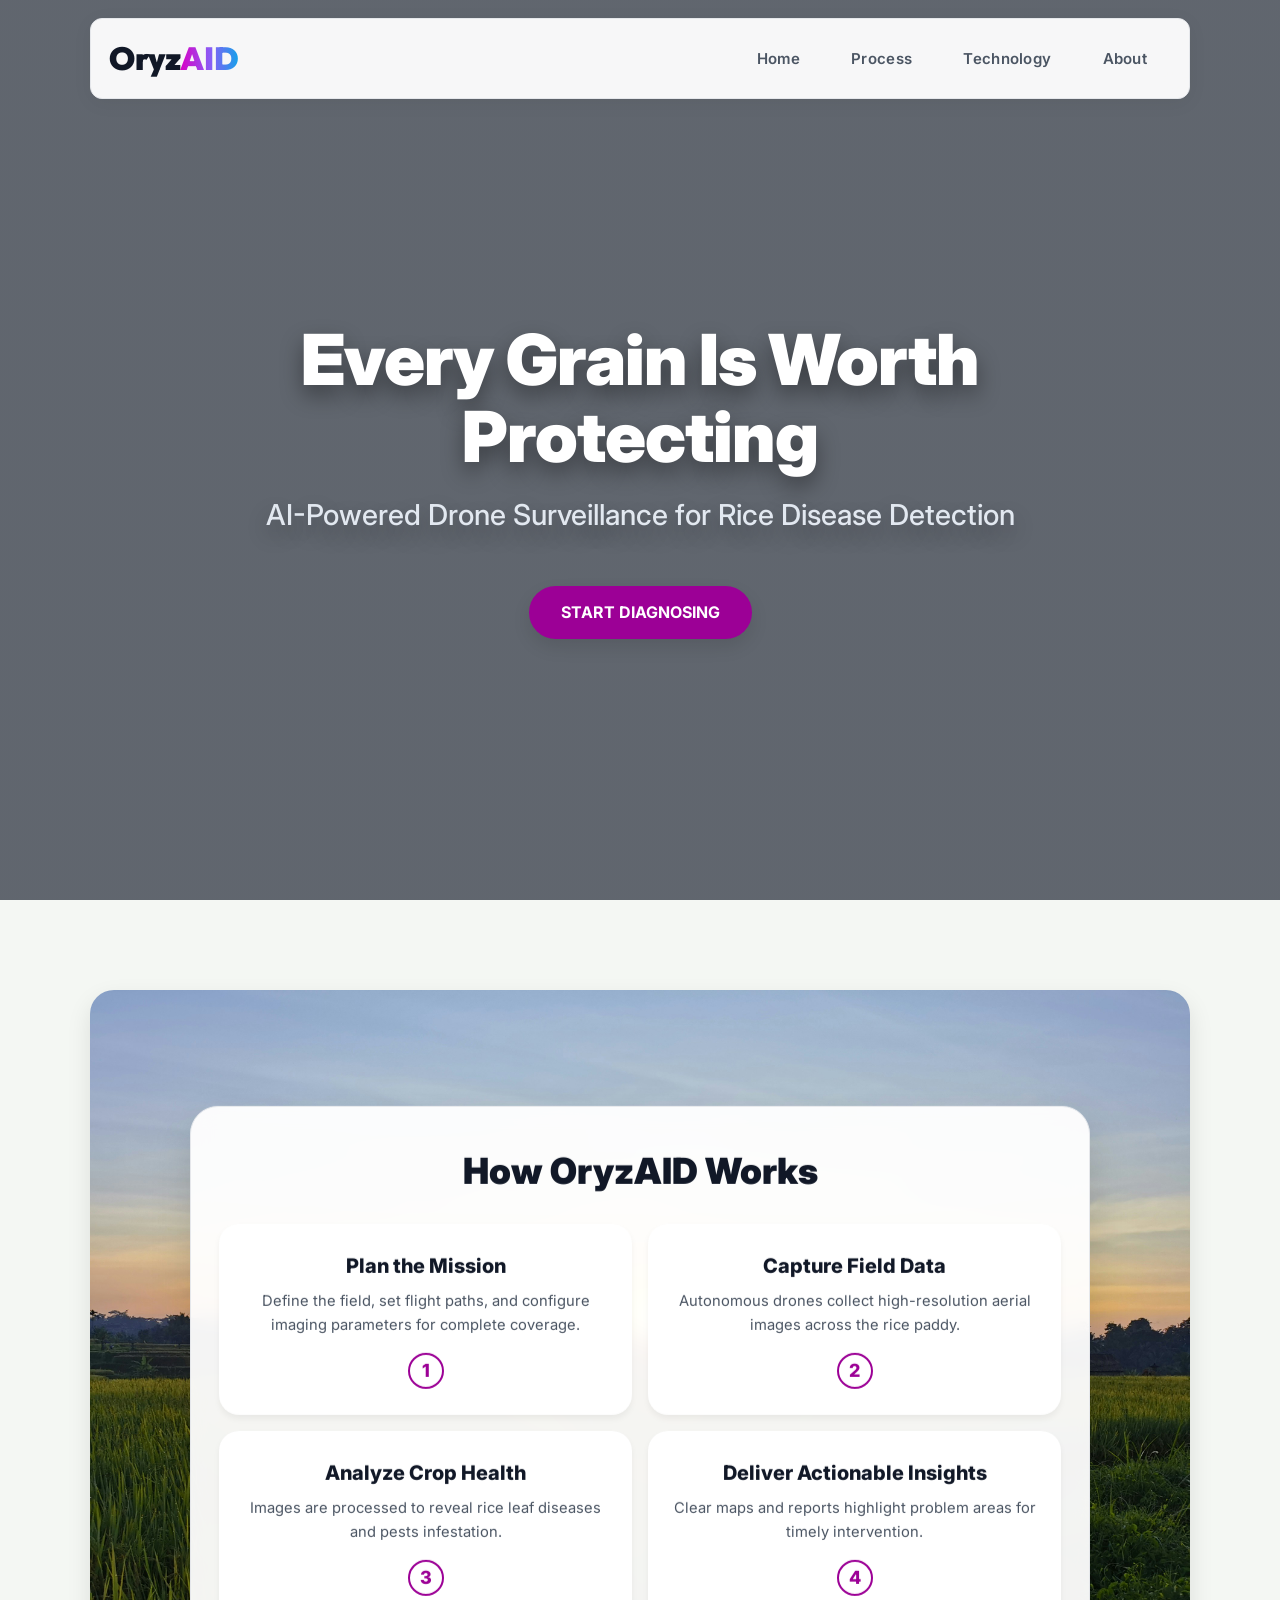
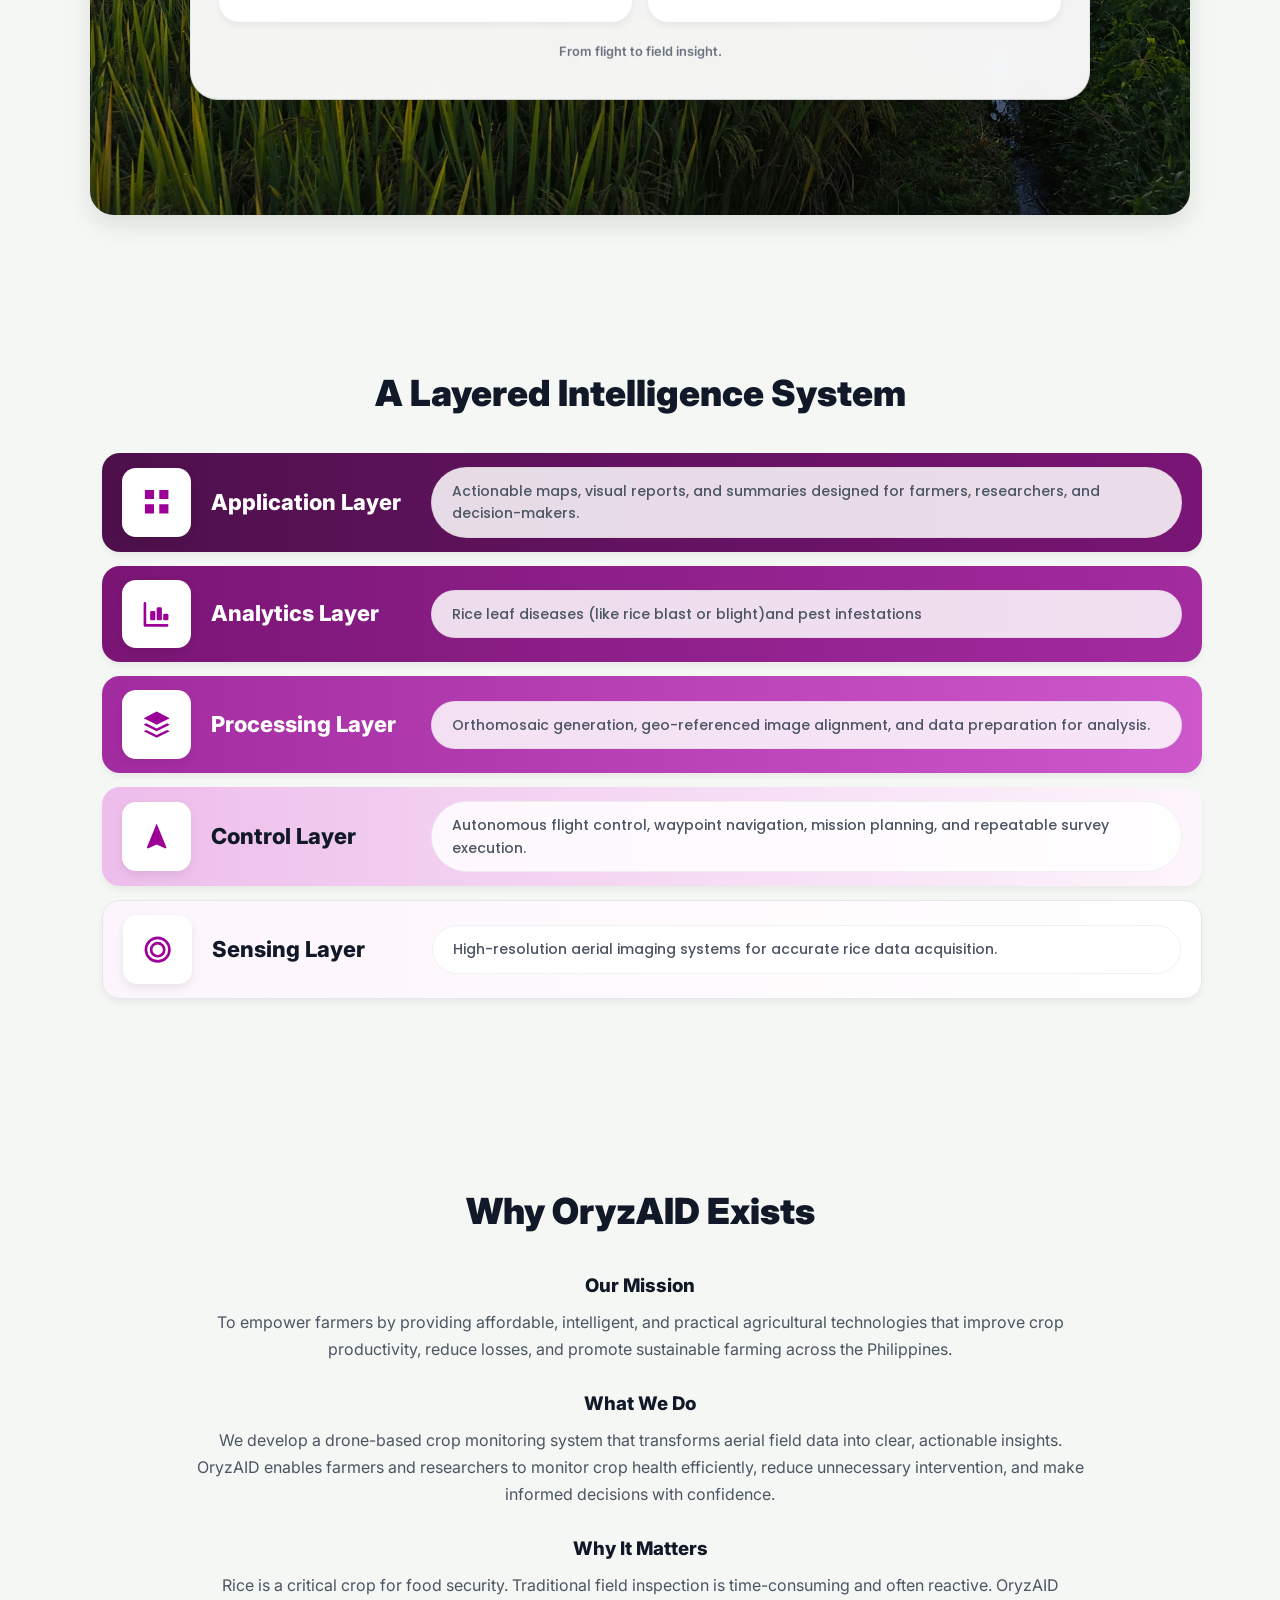
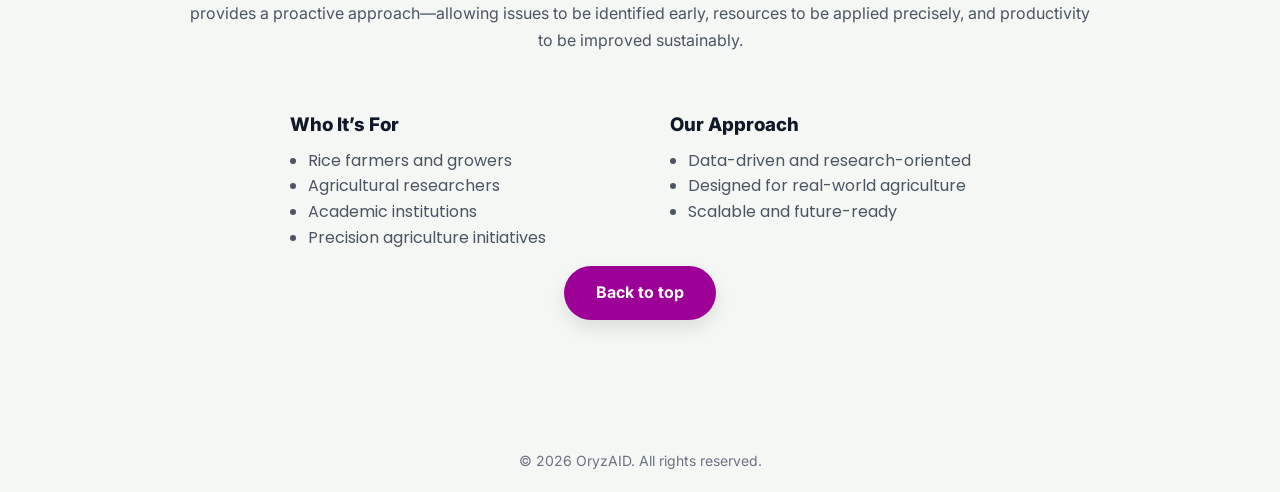
==== index.html @ 5eb31b8b "First frontend commit" ====
<!DOCTYPE html>
<html lang="en">

<head>
    <meta charset="UTF-8" />
    <meta name="viewport" content="width=device-width, initial-scale=1.0" />
    
    <!-- Blank favicon to overwrite the old cached logo -->
    <link rel="icon" href="data:image/svg+xml,<svg xmlns=%22http://www.w3.org/2000/svg%22/>">
    
    <title>OryzAID | AI Drone Surveillance for Rice Disease Detection</title>
    <meta name="description"
        content="OryzAID is an AI-powered drone surveillance system for rice crop health monitoring and disease detection with actionable maps and insights." />
    <meta name="theme-color" content="#9c0096" />

    <!-- Fonts -->
    <link rel="preconnect" href="https://fonts.googleapis.com">
    <link rel="preconnect" href="https://fonts.gstatic.com" crossorigin>
    <link href="https://fonts.googleapis.com/css2?family=Nunito:ital,wght@0,200..1000;1,200..1000&display=swap" rel="stylesheet">
    <link href="https://fonts.googleapis.com/css2?family=Poppins:ital,wght@0,100;0,200;0,300;0,400;0,500;0,600;0,700;0,800;0,900;1,100;1,200;1,300;1,400;1,500;1,600;1,700;1,800;1,900&display=swap" rel="stylesheet">
    
    <!-- Updated to Outfit (For the bold logo) and Inter (For UI) -->
    <link href="https://fonts.googleapis.com/css2?family=Outfit:wght@700;800;900&family=Inter:wght@400;500;600;700;800;900&display=swap" rel="stylesheet">

    <!-- CSS (modular) -->
    <link rel="stylesheet" href="css/base.css" />
    <link rel="stylesheet" href="css/header.css" />
    <link rel="stylesheet" href="css/index.css" />
</head>

<body id="top">

    <!-- NAV -->
    <nav id="navbar" aria-label="Primary navigation">
        <div class="nav-inner">
            <a class="logo" href="#home" aria-label="Go to home section">
                <span class="logo-text">Oryz<span class="aid-gradient">AID</span></span>
            </a>

            <button class="nav-toggle" type="button" aria-label="Open menu" aria-controls="nav-links"
                aria-expanded="false">
                ☰
            </button>

            <ul id="nav-links">
                <li><a href="#home" class="nav-link active">Home</a></li>
                <li><a href="#process" class="nav-link">Process</a></li>
                <li><a href="#technology" class="nav-link">Technology</a></li>
                <li><a href="#about" class="nav-link">About</a></li>
            </ul>
        </div>
    </nav>

    <!-- HERO -->
    <header class="hero" id="home">
        <div class="hero-inner">
            <h1>Every Grain Is Worth Protecting</h1>
            <h2>AI-Powered Drone Surveillance for Rice Disease Detection</h2>
            <a href="missions.html" class="btn" aria-label="Open diagnosing dashboard">
                START DIAGNOSING
            </a>
        </div>
    </header>

    <!-- PROCESS -->
    <section id="process" class="process-section">
        <img src="assets/images/field.jpg" alt="Drone surveying a rice field" loading="lazy">

        <div class="process-wrapper">
            <h2>How OryzAID Works</h2>

            <div class="process-grid">
                <article class="process-card" id="plan">
                    <h3>Plan the Mission</h3>
                    <p>Define the field, set flight paths, and configure imaging parameters for complete coverage.</p>
                    <span class="step" aria-hidden="true">1</span>
                </article>

                <article class="process-card" id="cap">
                    <h3>Capture Field Data</h3>
                    <p>Autonomous drones collect high-resolution aerial images across the rice paddy.</p>
                    <span class="step" aria-hidden="true">2</span>
                </article>

                <article class="process-card" id="ana">
                    <h3>Analyze Crop Health</h3>
                    <p>Images are processed to reveal rice leaf diseases and pests infestation.</p>
                    <span class="step" aria-hidden="true">3</span>
                </article>

                <article class="process-card" id="del">
                    <h3 id="las">Deliver Actionable Insights</h3>
                    <p>Clear maps and reports highlight problem areas for timely intervention.</p>
                    <span class="step" aria-hidden="true">4</span>
                </article>
            </div>

            <p class="process-footer">From flight to field insight.</p>
        </div>
    </section>

    <!-- TECHNOLOGY -->
    <section class="technology" id="technology">
        <h2>A Layered Intelligence System</h2>

        <div class="layers">
            <div class="layer dark">
                <div class="icon-outer" aria-hidden="true">
                    <div class="icon-inner">
                        <svg viewBox="0 0 24 24" xmlns="http://www.w3.org/2000/svg"><path d="M3 3h7v7H3V3zm11 0h7v7h-7V3zm-11 11h7v7H3v-7zm11 0h7v7h-7v-7z"/></svg>
                    </div>
                </div>
                <div class="layer-title">Application Layer</div>
                <div class="content">
                    <p>Actionable maps, visual reports, and summaries designed for farmers, researchers, and
                        decision-makers.</p>
                </div>
            </div>

            <div class="layer mid">
                <div class="icon-outer" aria-hidden="true">
                    <div class="icon-inner">
                        <svg viewBox="0 0 24 24" xmlns="http://www.w3.org/2000/svg"><path d="M4 22h16a1 1 0 000-2H4V4a1 1 0 00-2 0v17a1 1 0 001 1zm4-5h2a1 1 0 001-1v-5a1 1 0 00-1-1H8a1 1 0 00-1 1v5a1 1 0 001 1zm5 0h2a1 1 0 001-1v-8a1 1 0 00-1-1h-2a1 1 0 00-1 1v8a1 1 0 001 1zm5 0h2a1 1 0 001-1v-3a1 1 0 00-1-1h-2a1 1 0 00-1 1v3a1 1 0 001 1z"/></svg>
                    </div>
                </div>
                <div class="layer-title">Analytics Layer</div>
                <div class="content">
                    <p>Rice leaf diseases (like rice blast or blight)and pest infestations</p>
                </div>
            </div>

            <div class="layer light">
                <div class="icon-outer" aria-hidden="true">
                    <div class="icon-inner">
                        <svg viewBox="0 0 24 24" xmlns="http://www.w3.org/2000/svg"><path d="M12 2l10 5-10 5L2 7l10-5zm0 13l-8-4-2 1 10 5 10-5-2-1-8 4zm0 5l-8-4-2 1 10 5 10-5-2-1-8 4z"/></svg>
                    </div>
                </div>
                <div class="layer-title">Processing Layer</div>
                <div class="content">
                    <p>Orthomosaic generation, geo-referenced image alignment, and data preparation for analysis.</p>
                </div>
            </div>

            <div class="layer very-light">
                <div class="icon-outer" aria-hidden="true">
                    <div class="icon-inner">
                        <svg viewBox="0 0 24 24" xmlns="http://www.w3.org/2000/svg"><path d="M12 2L4.5 20.29l.71.71L12 18l6.79 3 .71-.71L12 2z"/></svg>
                    </div>
                </div>
                <div class="layer-title">Control Layer</div>
                <div class="content">
                    <p>Autonomous flight control, waypoint navigation, mission planning, and repeatable survey
                        execution.</p>
                </div>
            </div>

            <div class="layer faint">
                <div class="icon-outer" aria-hidden="true">
                    <div class="icon-inner">
                        <svg viewBox="0 0 24 24" xmlns="http://www.w3.org/2000/svg"><path d="M12 2a10 10 0 1010 10A10 10 0 0012 2zm0 18a8 8 0 118-8 8 8 0 01-8 8zm0-14a6 6 0 106 6 6 6 0 00-6-6zm0 10a4 4 0 114-4 4 4 0 01-4 4z"/></svg>
                    </div>
                </div>
                <div class="layer-title">Sensing Layer</div>
                <div class="content">
                    <p>High-resolution aerial imaging systems for accurate rice data acquisition.</p>
                </div>
            </div>
        </div>
    </section>

    <!-- ABOUT -->
    <section id="about">
        <div class="about">
            <h2>Why OryzAID Exists</h2>

            <h3>Our Mission</h3>
            <p>
                To empower farmers by providing affordable, intelligent, and practical agricultural technologies that
                improve crop productivity, reduce losses, and promote sustainable farming across the Philippines.
            </p>

            <h3>What We Do</h3>
            <p>
                We develop a drone-based crop monitoring system that transforms aerial field data into clear, actionable
                insights.
                OryzAID enables farmers and researchers to monitor crop health efficiently, reduce unnecessary
                intervention,
                and make informed decisions with confidence.
            </p>

            <h3>Why It Matters</h3>
            <p>
                Rice is a critical crop for food security. Traditional field inspection is time-consuming and often
                reactive.
                OryzAID provides a proactive approach—allowing issues to be identified early, resources to be applied
                precisely,
                and productivity to be improved sustainably.
            </p>

            <div class="split">
                <div>
                    <h3>Who It’s For</h3>
                    <ul>
                        <li>Rice farmers and growers</li>
                        <li>Agricultural researchers</li>
                        <li>Academic institutions</li>
                        <li>Precision agriculture initiatives</li>
                    </ul>
                </div>

                <div>
                    <h3>Our Approach</h3>
                    <ul>
                        <li>Data-driven and research-oriented</li>
                        <li>Designed for real-world agriculture</li>
                        <li>Scalable and future-ready</li>
                    </ul>
                </div>
            </div>

            <a class="btn secondary" href="#top" aria-label="Back to top">Back to top</a>
        </div>
    </section>

    <!-- FOOTER -->
    <footer class="footer">
        <div class="footer-bottom">
            © 2026 OryzAID. All rights reserved.
        </div>
    </footer>

    <!-- ONE ENTRY SCRIPT -->
    <script type="module" src="js/index/index.js"></script>
</body>

</html>
---- css/base.css ----
/* =========================
   BASE (Global)
========================= */

:root {
  --green: #6f8f63;
  --dark-green: #4f6f52;
  --light-green: #eef4ee;
  --yellow: #f6cf3a;

  --text-dark: #223022;
  --muted: #6b7a6b;

  --process-bg: #eaf4ee;
  --process-border: #7fbf8e;
  --card-bg: #fff7d6;
  --text-muted: #6f6f6f;

  --radius-lg: 22px;
  --radius-md: 14px;

  --shadow-sm: 0 8px 18px rgba(0,0,0,0.10);
  --shadow-md: 0 14px 28px rgba(0,0,0,0.14);

  --border: 1px solid rgba(0,0,0,0.06);
}

html { scroll-behavior: smooth; }

* {
  margin: 0;
  padding: 0;
  box-sizing: border-box;
  font-family: "Poppins", "Nunito", system-ui, -apple-system, Segoe UI, Roboto, Arial, sans-serif;
}

body {
  color: var(--text-dark);
  background: #f4f7f3;
  line-height: 1.6;

  /* Put bg image on body instead of html */
  background-image: url("images/bgfooter.png");
  background-repeat: no-repeat;
  background-position: bottom center;
  background-size: cover;

  /* Fix pack: prevent horizontal scroll */
  overflow-x: hidden;
}

/* Shared section spacing */
section {
  padding: 80px 8%;
  scroll-margin-top: 140px;
}

h2 {
  font-size: clamp(1.8rem, 2.4vw, 2.6rem);
  margin-bottom: 30px;
  text-align: center;
}

/* Shared buttons */
.btn {
  font-family: "Fredoka", sans-serif;
  background: var(--yellow);
  color: #000;
  padding: 14px 26px;
  border-radius: 12px;
  text-decoration: none;
  font-weight: 900;
  display: inline-block;
  margin-top: 18px;

  box-shadow: var(--shadow-sm);
  transition: transform 0.15s ease, opacity 0.15s ease;
}

.btn:hover {
  opacity: 0.95;
  transform: translateY(-1px);
}

.btn:active {
  transform: translateY(0px) scale(0.99);
}
---- css/header.css ----
/* =========================
   NAVBAR (Shared)
========================= */

#navbar {
  position: fixed;
  top: 50px;
  left: 50%;
  transform: translateX(-50%);
  z-index: 1000;
  transition: top 0.25s ease;
}

/* Fix pack: keep centered + responsive width */
#navbar {
  top: 18px;
}

.nav-inner {
  background: rgba(107, 143, 104, 0.92);
  backdrop-filter: blur(10px);
  padding: 14px 18px;
  border-radius: 12px;

  /* original + fix pack combined */
  width: min(1100px, calc(100vw - 24px));
  max-width: none;
  margin: 0 auto;

  display: flex;
  justify-content: space-between;
  align-items: center;

  box-shadow: var(--shadow-md);
  border: var(--border);
}

.logo {
  display: flex;
  align-items: center;
  gap: 10px;
  color: #fdd22b;
  font-size: clamp(17px, 1.75vw, 29px);
  text-decoration: none;
}

.logo span {
  font-family: "Nunito", sans-serif;
  font-weight: 800;
  letter-spacing: 0.2px;
}

.logo img {
  height: 42px;
  width: auto;
  object-fit: contain;
}

#logo {
  height: 7.5vh;
  width: auto;
}

/* LINKS */
.nav-inner ul {
  list-style: none;
  display: flex;
  gap: clamp(18px, 4vw, 52px);
  padding-right: 24px;
  align-items: center;
}

.nav-link {
  color: white;
  font-size: clamp(18px, 1.3vw, 24px);
  text-decoration: none;
  font-weight: 600;
  position: relative;
  padding: 6px 0;
  transition: opacity 0.15s ease;
}

.nav-link:hover { opacity: 0.9; }

/* ACTIVE UNDERLINE */
.nav-link.active::after {
  content: "";
  position: absolute;
  left: 0;
  bottom: -2px;
  width: 100%;
  height: 2px;
  background: white;
  opacity: 0.9;
}

#navbar.stuck { top: 14px; }

/* Menu button */
.nav-toggle {
  display: none;
  border: none;
  background: transparent;
  color: white;
  font-size: 28px;
  cursor: pointer;
}

/* =========================
   MOBILE NAV
========================= */
@media (max-width: 600px) {

  #navbar {
    top: 0;
    left: 0;
    transform: none;
    width: 100%;
  }

  .nav-inner {
    border-radius: 0;
    width: 100%;
    max-width: 100%;
    padding: 12px 14px;
    box-shadow: none;
    backdrop-filter: blur(12px);
  }

  /* hide links by default */
  .nav-inner ul { display: none; }

  .logo { gap: 10px; font-size: 24px; }

  /* show menu button on mobile */
  .nav-toggle { display: block; }

  /* show links when toggled */
  #nav-links.open {
    display: flex;
    flex-direction: column;
    gap: 12px;
    padding: 12px 0;
  }
}
---- css/index.css ----
/* =========================
   ORYZAID BRANDING & OVERRIDES
========================= */

/* Override the old green navbar */
.nav-inner {
  background: rgba(255, 255, 255, 0.95) !important;
  backdrop-filter: blur(10px) !important;
  border: 1px solid #e5e7eb !important;
  box-shadow: 0 4px 20px rgba(0, 0, 0, 0.05) !important;
}

.nav-link {
  color: #4b5563 !important;
  font-family: "Inter", sans-serif !important;
  font-weight: 600 !important;
  font-size: 15px !important;
  letter-spacing: 0.3px;
}

.nav-link:hover, .nav-link.active {
  color: #9c0096 !important;
}

.nav-toggle {
  color: #111827 !important;
}

.logo {
  text-decoration: none !important;
  display: flex;
  align-items: center;
}

/* Forcefully applying Outfit font to BOTH parts of the logo to ensure they match perfectly.
  Added !important so base.css or other files cannot override this thick, geometric look.
*/
.logo-text,
.aid-gradient {
  font-family: "Outfit", sans-serif !important;
  font-weight: 900 !important;
}

.logo-text {
  font-size: clamp(26px, 2.5vw, 32px) !important;
  color: #111827 !important; 
  letter-spacing: -0.5px !important;
}

.aid-gradient {
  /* Exactly matched to your vibrant Magenta -> Purple -> Light Blue/Cyan screenshot */
  background: linear-gradient(to right, #d900c5 0%, #8b5cf6 50%, #0ea5e9 100%) !important;
  -webkit-background-clip: text !important;
  -webkit-text-fill-color: transparent !important;
  background-clip: text !important;
  /* Ensures the gradient text renders just as thick as the solid text */
  -webkit-font-smoothing: antialiased !important;
}

/* Update Global Buttons to Purple */
.btn {
  background-color: #9c0096 !important;
  color: #fff !important;
  border-radius: 50px;
  padding: 14px 32px;
  font-family: "Inter", "Poppins", sans-serif;
  font-weight: 700;
  text-decoration: none;
  display: inline-block;
  margin-top: 16px;
  transition: transform 0.2s ease, background-color 0.2s ease;
}

.btn:hover {
  background-color: #7a0076 !important;
  transform: translateY(-2px);
}

/* =========================
   HERO (Index only)
========================= */
.hero {
  min-height: 100vh;
  /* Dark overlay to make the white text pop */
  background: linear-gradient(rgba(17, 24, 39, 0.65), rgba(17, 24, 39, 0.65)), url("../assets/images/hero.jpg") center/cover no-repeat;
  display: flex;
  align-items: center;
  justify-content: center;
  text-align: center;
  padding-top: 120px;
  padding-bottom: 60px;
  color: #fff;
}

.hero-inner {
  width: min(980px, 92vw);
  margin: 0 auto;
}

.hero h1 {
  font-family: "Inter", sans-serif;
  font-weight: 900;
  font-size: clamp(2.6rem, 5.5vw, 5.5rem);
  line-height: 1.1;
  text-shadow: 0 10px 22px rgba(0,0,0,0.4);
  letter-spacing: -1px;
}

.hero h2 {
  font-family: "Inter", sans-serif;
  font-weight: 500;
  font-size: clamp(1.1rem, 2.4vw, 1.8rem);
  margin-top: 16px;
  margin-bottom: 32px;
  color: #e2e8f0;
  text-shadow: 0 10px 22px rgba(0,0,0,0.3);
}

/* =========================
   PROCESS (Index only)
========================= */
.process-section {
  position: relative;
  display: flex;
  justify-content: center;
  align-items: center;
  padding: 90px 8%;
  margin-top: 0;
}

.process-section img {
  width: min(1100px, 92vw);
  height: auto;
  display: block;
  border-radius: 24px;
  box-shadow: 0 10px 25px rgba(0,0,0,0.1);
  transform: none;
  margin: 0 auto;
}

.process-wrapper {
  position: absolute;
  z-index: 2;
  background: rgba(255, 255, 255, 0.95);
  backdrop-filter: blur(10px);
  box-shadow: 0 20px 40px rgba(0,0,0,0.15);
  border-radius: 28px;
  padding: 36px 28px;
  border: 1px solid #e5e7eb;
  left: 50%;
  top: 50%;
  transform: translate(-50%, -50%);
  width: min(900px, 86vw);
  max-width: none;
}

.process-wrapper h2 {
  font-family: "Inter", sans-serif;
  font-weight: 900;
  font-size: clamp(24px, 3vw, 36px);
  margin-bottom: 24px;
  text-align: center;
  color: #111827;
}

.process-grid {
  display: grid;
  grid-template-columns: repeat(2, minmax(0, 1fr));
  gap: 16px;
}

.process-card {
  background-color: #ffffff;
  border: 2px solid transparent;
  border-radius: 20px;
  padding: 24px 20px;
  display: flex;
  flex-direction: column;
  justify-content: space-between;
  box-shadow: 0 4px 6px rgba(0,0,0,0.05);
  transition: transform 0.2s ease, border-color 0.2s ease, box-shadow 0.2s ease;
  width: 100%;
  min-height: 160px;
}

.process-card:hover, .process-card.active { 
  transform: translateY(-4px); 
  border-color: #9c0096;
  box-shadow: 0 10px 20px rgba(156, 0, 150, 0.1);
}

.process-card h3 {
  text-align: center;
  font-family: "Inter", sans-serif;
  font-weight: 800;
  margin-bottom: 8px;
  font-size: clamp(16px, 1.6vw, 20px);
  color: #111827;
}

.process-card p {
  text-align: center;
  font-family: "Inter", sans-serif;
  color: #4b5563;
  font-size: clamp(13px, 1.15vw, 15px);
}

/* Circular Purple Steps */
.process-card .step {
  display: flex;
  align-items: center;
  justify-content: center;
  margin: 16px auto 0;
  width: 36px;
  height: 36px;
  border-radius: 50%;
  border: 2px solid #9c0096;
  color: #9c0096;
  font-family: "Inter", sans-serif;
  font-weight: 800;
  font-size: 18px;
  transition: background 0.2s, color 0.2s;
}

.process-card:hover .step, .process-card.active .step {
  background: #9c0096;
  color: #fff;
}

.process-footer {
  margin-top: 20px;
  font-family: "Inter", sans-serif;
  text-align: center;
  font-weight: 600;
  color: #6b7280;
  font-size: clamp(12px, 1vw, 14px);
}

/* =========================
   TECHNOLOGY (Index only)
========================= */
.technology { width: 100%; margin: auto; padding-top: 60px; }

.layers {
  margin-left: auto;
  margin-right: auto;
  width: min(1100px, 92vw);
}

.technology h2 {
  font-family: "Inter", sans-serif;
  color: #111827;
  margin-bottom: 30px;
  font-size: clamp(24px, 3vw, 36px);
  text-align: center;
  margin-left: 0;
  font-weight: 900;
}

.layer {
  display: flex;
  align-items: center;
  gap: 20px;
  padding: 14px 20px;
  border-radius: 18px;
  margin-bottom: 14px;
  box-shadow: 0 4px 6px rgba(0,0,0,0.05);
  transition: transform 0.2s ease;
}

.layer:hover { transform: translateX(8px); }

/* Fading Gradients */
.layer.dark       { background: linear-gradient(90deg, #4d104b, #7a1575); color: #ffffff; }
.layer.mid        { background: linear-gradient(90deg, #7a1575, #a32ba0); color: #ffffff; }
.layer.light      { background: linear-gradient(90deg, #a32ba0, #cd58cb); color: #ffffff; }
.layer.very-light { background: linear-gradient(90deg, #edbdeb, #fdf5fc); color: #111827; }
.layer.faint      { background: linear-gradient(90deg, #fdf5fc, #ffffff); color: #111827; border: 1px solid #e5e7eb; }

/* White box for the icons */
.icon-outer {
  background: #ffffff;
  padding: 12px;
  border-radius: 14px;
  box-shadow: 0 4px 10px rgba(0,0,0,0.08);
}

.icon-inner {
  display: flex;
  align-items: center;
  justify-content: center;
  width: clamp(40px, 3.5vw, 50px);
  height: clamp(40px, 3.5vw, 50px);
}

.icon-inner svg {
  width: 70%;
  height: 70%;
  fill: #9c0096;
}

.layer-title {
  font-family: "Inter", sans-serif;
  font-weight: 800;
  white-space: nowrap;
  width: auto;
  min-width: 200px;
  font-size: clamp(16px, 2vw, 22px);
  color: inherit;
}

/* Content pills */
.content {
  flex: 1;
  background: rgba(255, 255, 255, 0.85);
  padding: 12px 20px;
  border-radius: 100px;
  border: 1px solid rgba(0,0,0,0.05);
  height: auto;
}

.content p {
  text-align: left;
  margin: 0;
  color: #4b5563;
  font-size: clamp(13px, 1.1vw, 15px);
  font-weight: 500;
}

/* =========================
   ABOUT (Index only)
========================= */
#about{ display: flex; justify-content: center; padding: 90px 20px; }
.about{ width: min(900px, 92vw); text-align: center; }
.about h2{ margin-bottom: 30px; font-weight: 900; color: #111827; font-size: clamp(24px, 3vw, 36px); font-family: "Inter", sans-serif; }
.about h3{ margin-top: 26px; color: #111827; font-weight: 800; font-family: "Inter", sans-serif; }
.about p{ margin-top: 8px; margin-bottom: 12px; line-height: 1.7; color: #4b5563; font-family: "Inter", sans-serif; }

.split{ margin-top: 30px; display: flex; justify-content: center; gap: 60px; flex-wrap: wrap; text-align: left; }
.split div{ width: min(320px, 100%); }
.split ul{ margin-top: 8px; padding-left: 18px; color: #4b5563; font-family: "Inter", sans-serif; }

/* =========================
   FOOTER (Index only)
========================= */
.footer-container{
  width: min(1100px, 92vw); margin: 0 auto; display: flex; justify-content: space-between;
  align-items: flex-start; gap: 40px; flex-wrap: wrap;
}
.footer-brand, .footer-nav, .footer-vision{ flex: 1; min-width: 220px; }
.footer-bottom{ text-align: center; margin-top: 20px; padding: 20px 0; color: #6b7280; font-size: 14px; font-family: "Inter", sans-serif; }

/* =========================
   MOBILE (Index only)
========================= */
@media (max-width: 600px) {
  .hero { min-height: 100vh; padding-top: 110px; padding-left: 6vw; padding-right: 6vw; text-align: center; }
  .process-section { padding: 60px 6vw; }
  .process-section img { width: 100%; border-radius: 18px; }
  .process-wrapper { position: static; transform: none; width: 100%; margin-top: 16px; padding: 24px 16px; border-radius: 18px; }
  .process-grid { grid-template-columns: 1fr; }
  .layer { flex-direction: column; align-items: flex-start; gap: 12px; padding: 24px 20px; }
  .layer-title { min-width: 0; width: 100%; }
  .content { width: 100%; border-radius: 16px; }
}
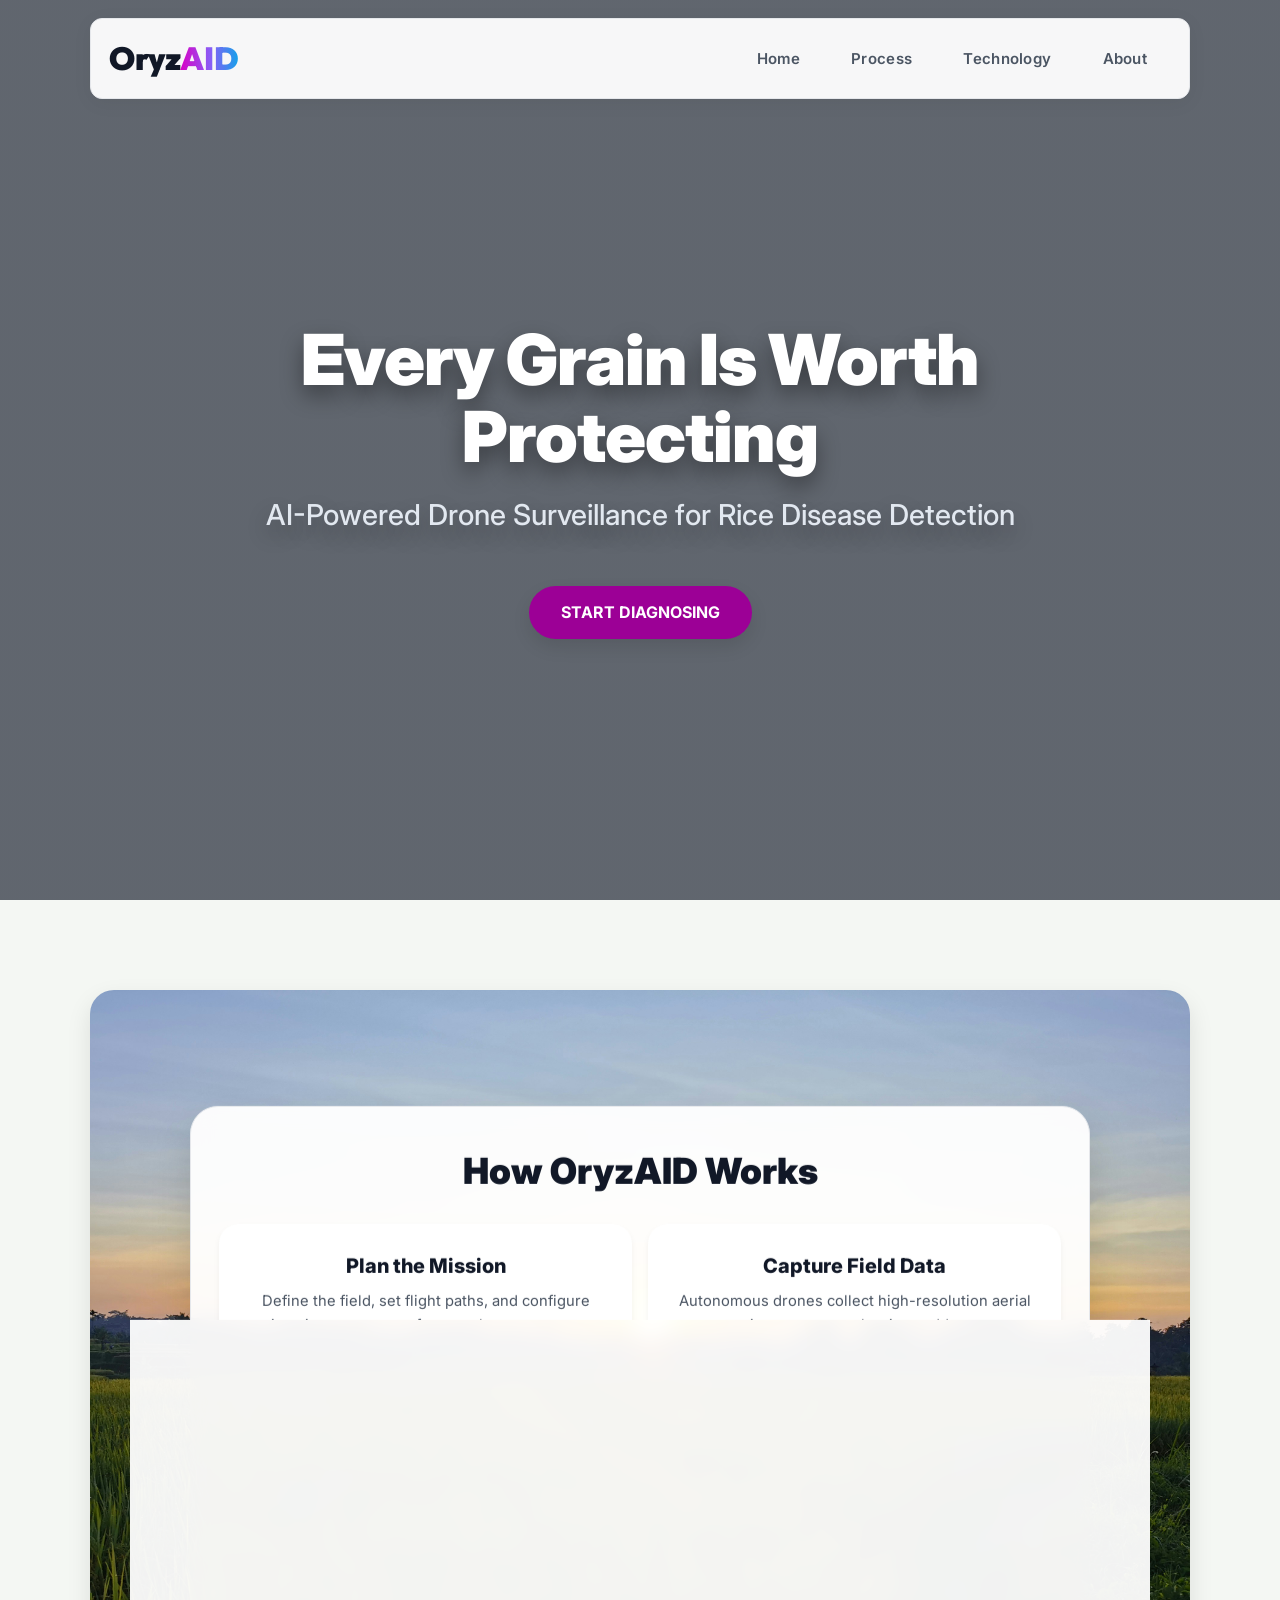
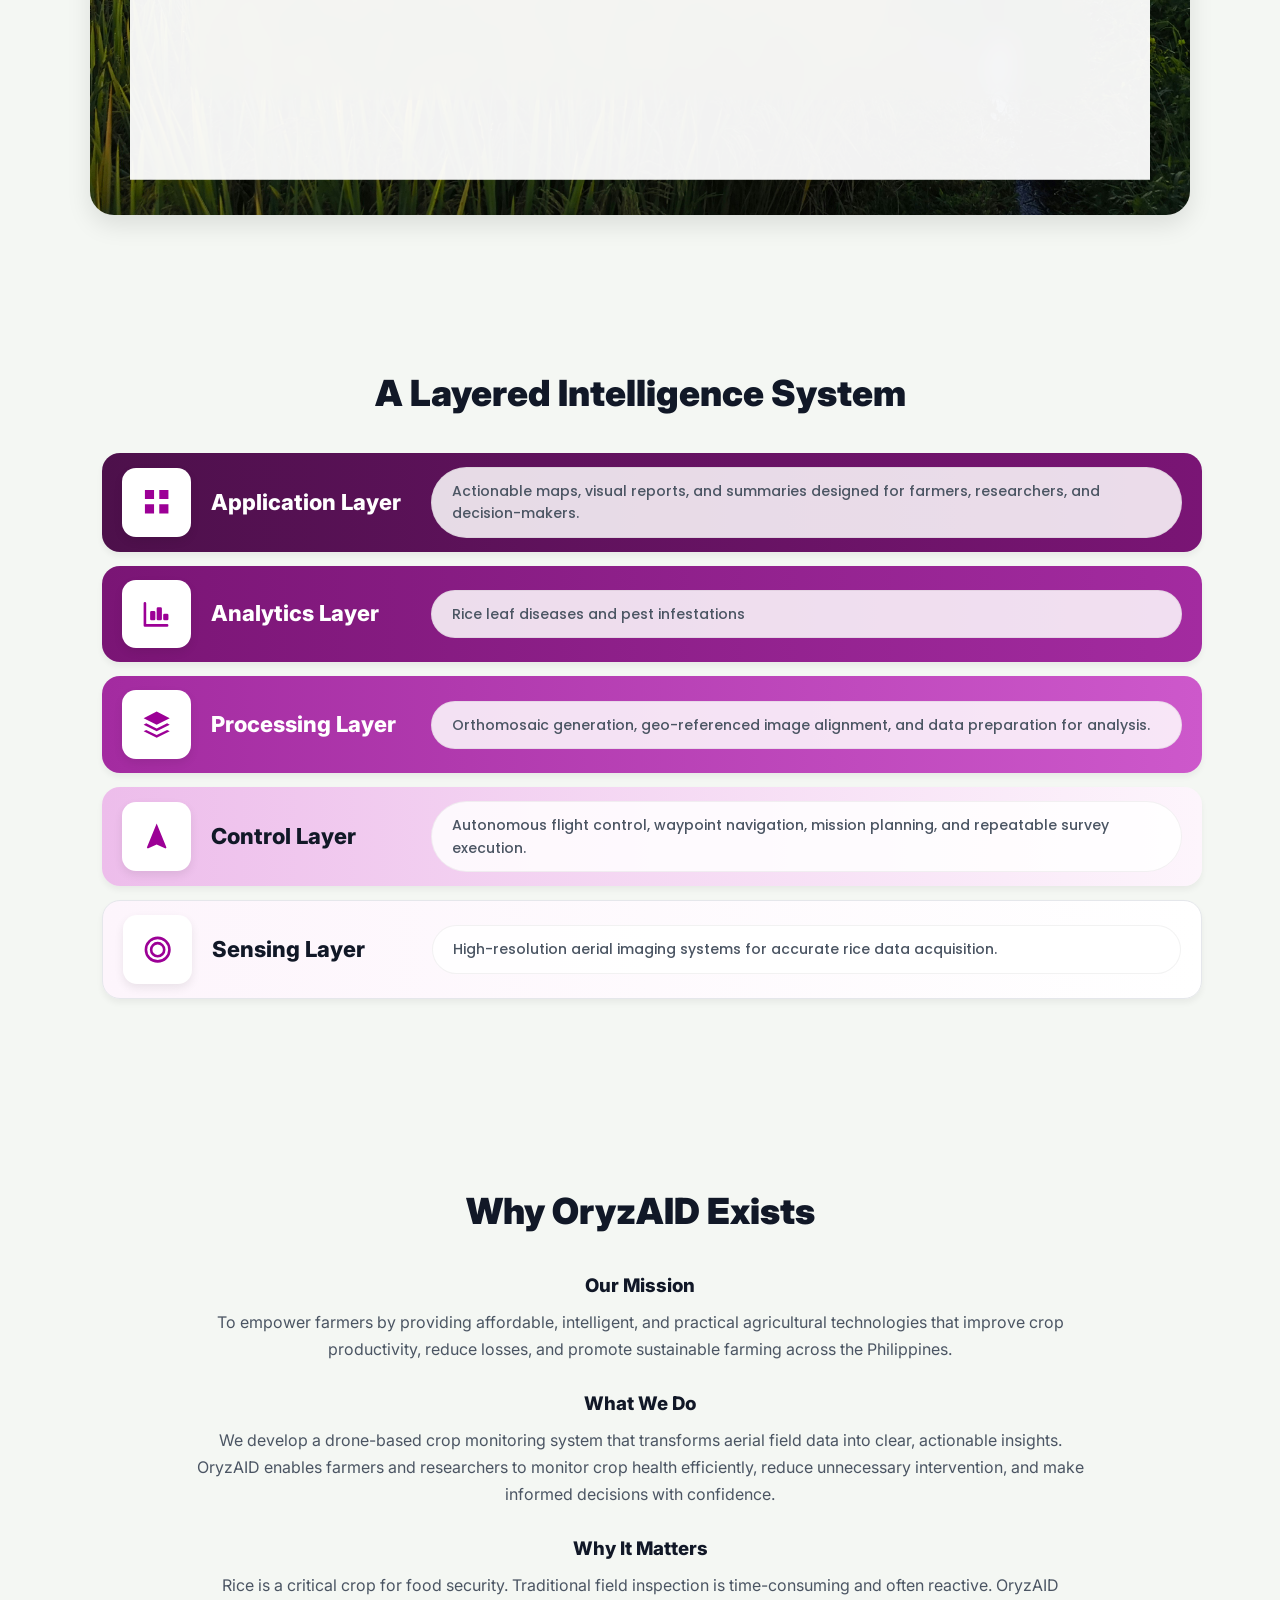
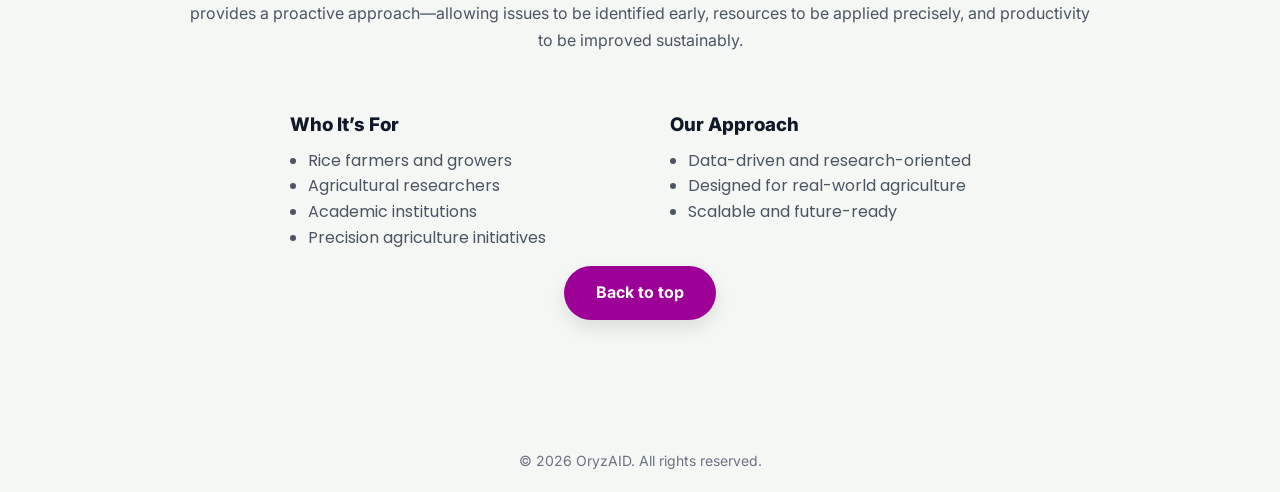
==== commit baf98784: "update" ====
--- a/index.html
+++ b/index.html
@@ -125,7 +125,7 @@
                 </div>
                 <div class="layer-title">Analytics Layer</div>
                 <div class="content">
-                    <p>Rice leaf diseases (like rice blast or blight)and pest infestations</p>
+                    <p>Rice leaf diseases and pest infestations</p>
                 </div>
             </div>
 
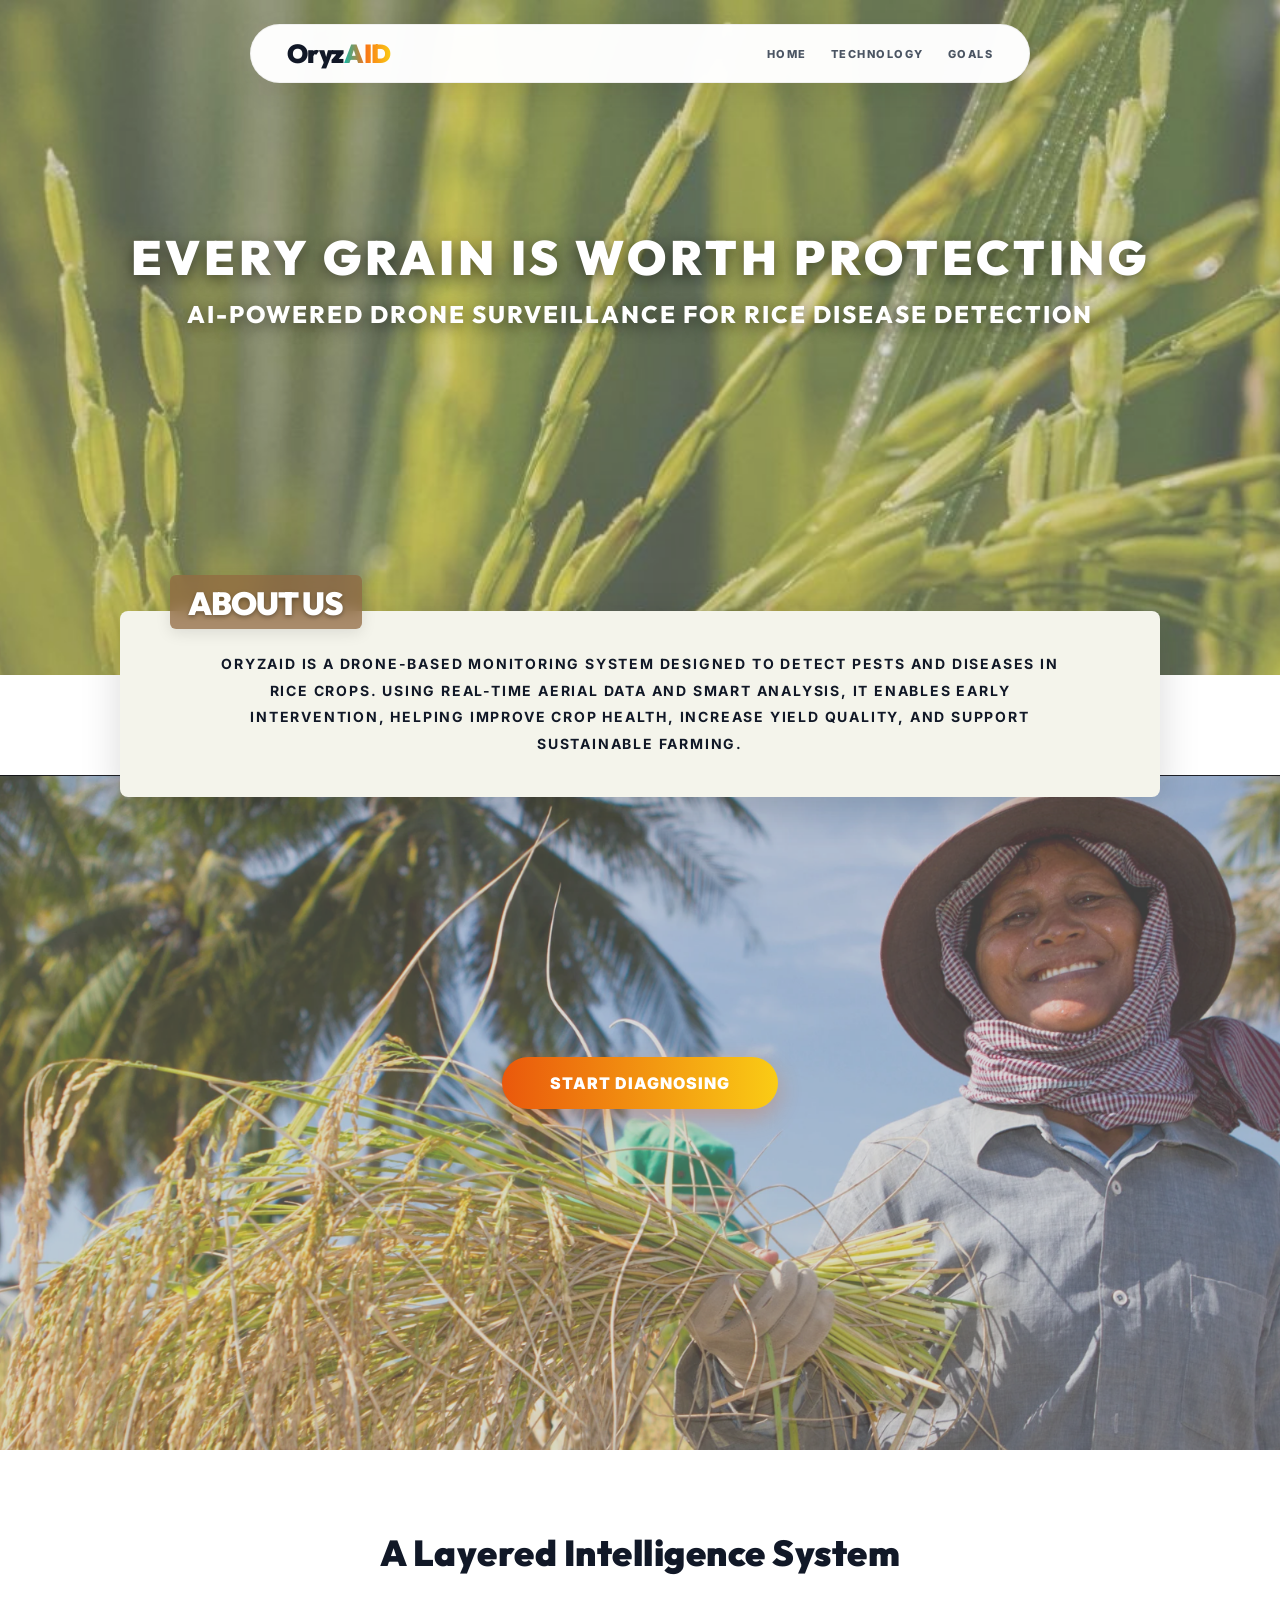
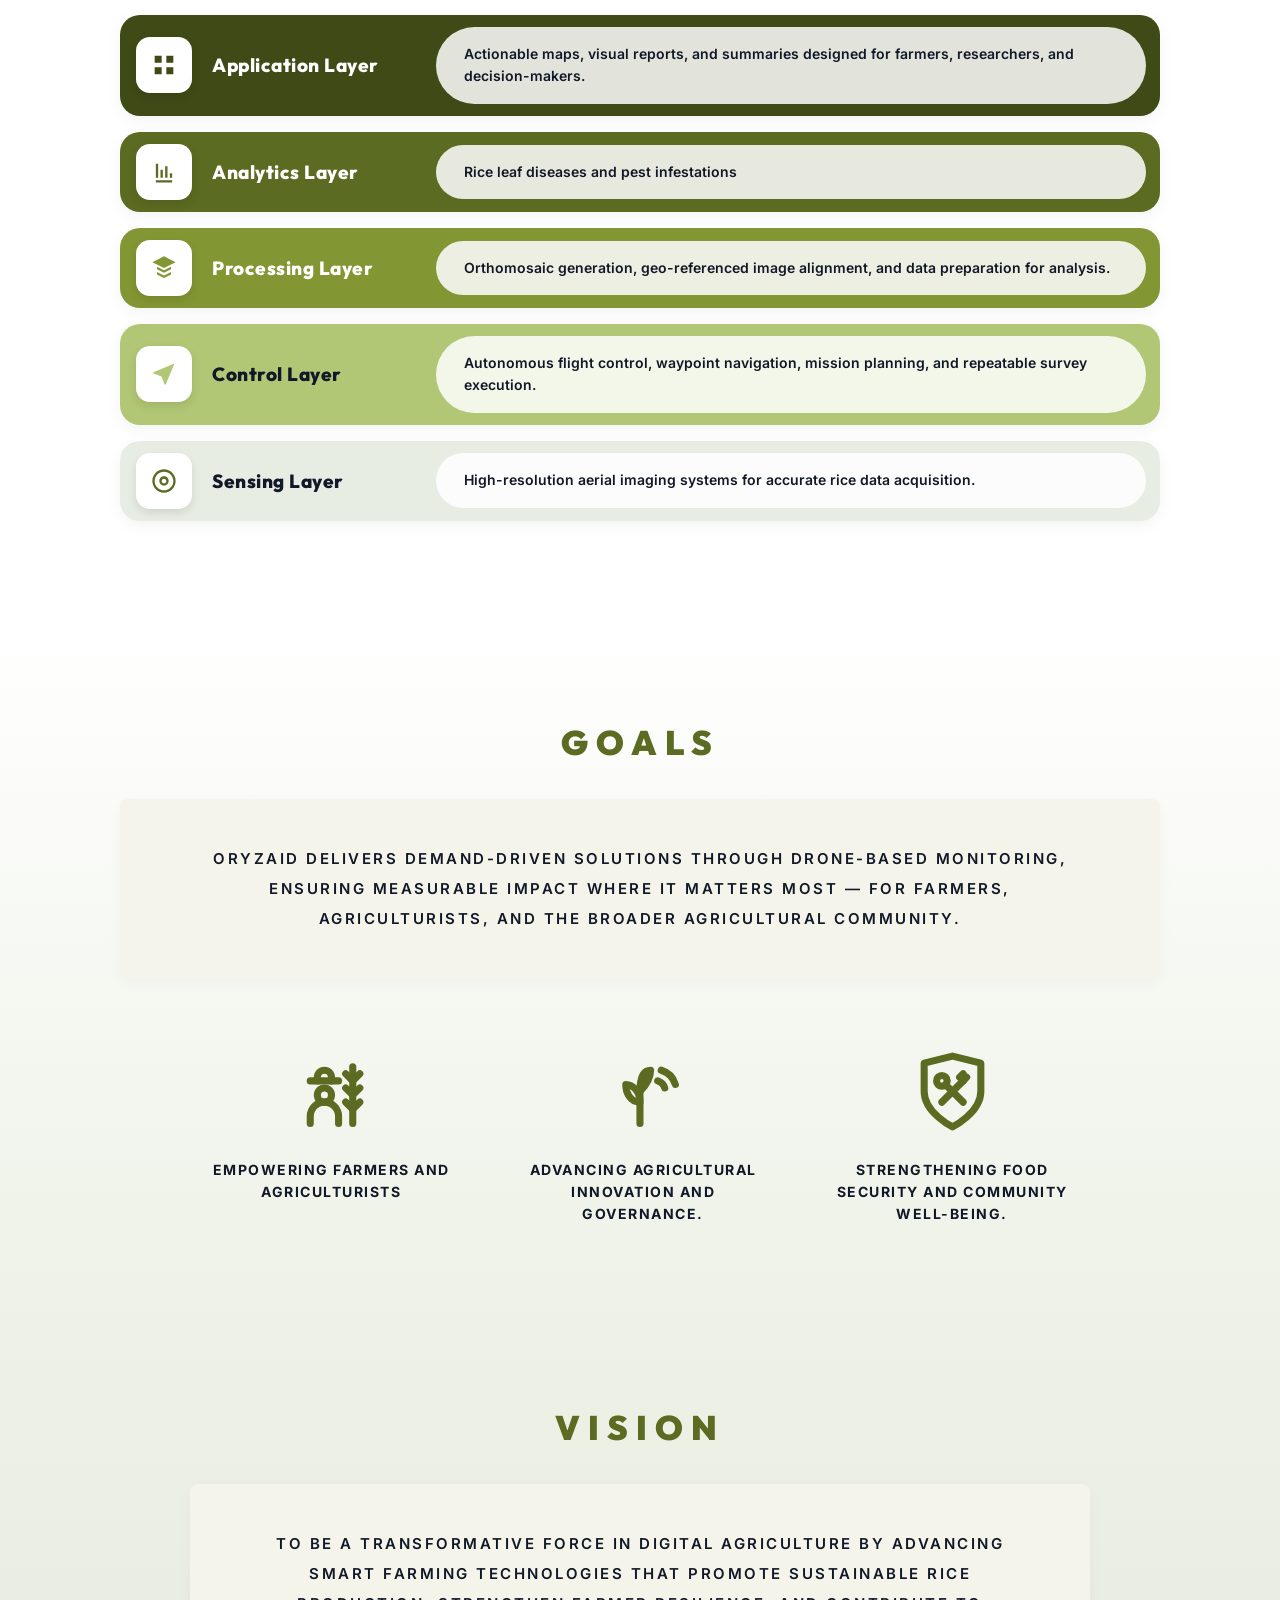
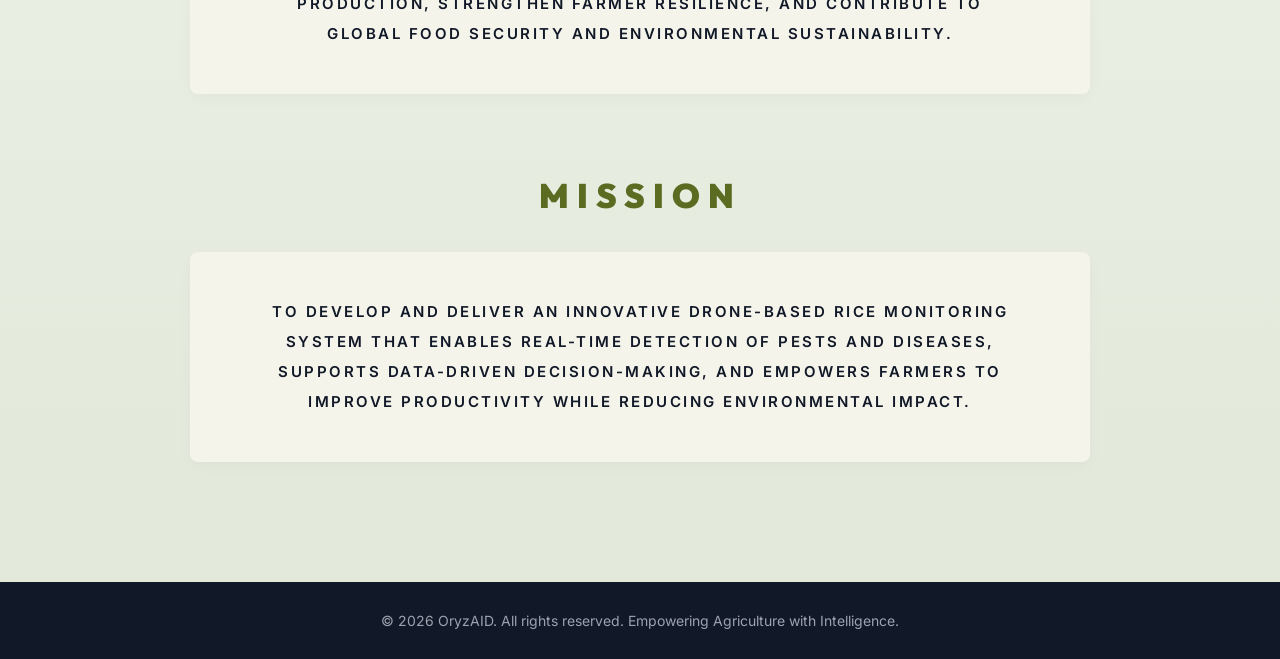
==== commit 8378a35a: "update on frontend" ====
--- a/index.html
+++ b/index.html
@@ -2,235 +2,283 @@
 <html lang="en">
 
 <head>
-    <meta charset="UTF-8" />
-    <meta name="viewport" content="width=device-width, initial-scale=1.0" />
+  <meta charset="UTF-8" />
+  <meta name="viewport" content="width=device-width, initial-scale=1.0" />
+  <title>OryzAID | Drone-Based Rice Monitoring</title>
+  <meta name="description" content="OryzAID: Precision agriculture from above. Drone-based monitoring system for rice crops." />
+
+  <!-- Fonts: Outfit for Logo/Headings, Inter for readable body text -->
+  <link rel="preconnect" href="https://fonts.googleapis.com" />
+  <link rel="preconnect" href="https://fonts.gstatic.com" crossorigin />
+  <link href="https://fonts.googleapis.com/css2?family=Outfit:wght@700;800;900&family=Inter:wght@400;500;600;700;800&display=swap" rel="stylesheet" />
+
+  <link rel="stylesheet" href="css/index.css" />
+</head>
+
+<body>
+
+  <!-- =========================================
+       WHITE ISLAND NAVIGATION
+  ========================================= -->
+  <nav class="floating-nav" id="mainNav">
+    <a href="index.html" class="brand-logo">
+      Oryz<span class="aid-gradient">AID</span>
+    </a>
+    <div class="nav-links">
+      <a href="#home">Home</a>
+      <a href="#technology">Technology</a>
+      <a href="#goals">Goals</a>
+    </div>
+    <!-- Mobile Menu Toggle -->
+    <button class="mobile-menu-btn" aria-label="Menu">☰</button>
+  </nav>
+
+  <!-- =========================================
+       HERO SECTION
+  ========================================= -->
+  <section id="home" class="hero-section">
+    <div class="hero-overlay"></div>
+    <div class="hero-content">
+      <h1 class="hero-tagline">EVERY GRAIN IS WORTH PROTECTING</h1>
+      <h2 class="hero-subtagline">AI-Powered Drone Surveillance for Rice Disease Detection</h2>
+    </div>
+  </section>
+
+  <!-- =========================================
+       ABOUT US SECTION (Image with Lady)
+  ========================================= -->
+  <section id="about" class="about-section">
+    <div class="about-overlay"></div>
     
-    <!-- Blank favicon to overwrite the old cached logo -->
-    <link rel="icon" href="data:image/svg+xml,<svg xmlns=%22http://www.w3.org/2000/svg%22/>">
+    <div class="about-container">
+      <h2 class="section-title-about">ABOUT US</h2>
+      
+      <div class="about-box">
+        <p>
+          ORYZAID IS A DRONE-BASED MONITORING SYSTEM DESIGNED TO DETECT PESTS AND DISEASES IN RICE CROPS. USING REAL-TIME AERIAL DATA AND SMART ANALYSIS, IT ENABLES EARLY INTERVENTION, HELPING IMPROVE CROP HEALTH, INCREASE YIELD QUALITY, AND SUPPORT SUSTAINABLE FARMING.
+        </p>
+      </div>
+
+      <!-- Action Button placed over the Lady Image background -->
+      <a href="missions.html" class="start-btn">START DIAGNOSING</a>
+    </div>
+  </section>
+
+  <!-- =========================================
+       TECHNOLOGY SECTION (Layered Intelligence)
+  ========================================= -->
+  <section id="technology" class="technology-section">
+    <h2 class="tech-main-title">A Layered Intelligence System</h2>
     
-    <title>OryzAID | AI Drone Surveillance for Rice Disease Detection</title>
-    <meta name="description"
-        content="OryzAID is an AI-powered drone surveillance system for rice crop health monitoring and disease detection with actionable maps and insights." />
-    <meta name="theme-color" content="#9c0096" />
-
-    <!-- Fonts -->
-    <link rel="preconnect" href="https://fonts.googleapis.com">
-    <link rel="preconnect" href="https://fonts.gstatic.com" crossorigin>
-    <link href="https://fonts.googleapis.com/css2?family=Nunito:ital,wght@0,200..1000;1,200..1000&display=swap" rel="stylesheet">
-    <link href="https://fonts.googleapis.com/css2?family=Poppins:ital,wght@0,100;0,200;0,300;0,400;0,500;0,600;0,700;0,800;0,900;1,100;1,200;1,300;1,400;1,500;1,600;1,700;1,800;1,900&display=swap" rel="stylesheet">
+    <div class="tech-layers-container">
+      
+      <!-- Layer 1 -->
+      <div class="tech-layer layer-1">
+        <div class="layer-left">
+          <div class="layer-icon">
+            <!-- App Grid Icon -->
+            <svg viewBox="0 0 24 24" xmlns="http://www.w3.org/2000/svg">
+              <path d="M4 4h6v6H4zm10 0h6v6h-6zM4 14h6v6H4zm10 0h6v6h-6z"/>
+            </svg>
+          </div>
+          <h3 class="layer-title">Application Layer</h3>
+        </div>
+        <div class="layer-right">
+          <p>Actionable maps, visual reports, and summaries designed for farmers, researchers, and decision-makers.</p>
+        </div>
+      </div>
+
+      <!-- Layer 2 -->
+      <div class="tech-layer layer-2">
+        <div class="layer-left">
+          <div class="layer-icon">
+            <!-- Analytics Chart Icon -->
+            <svg viewBox="0 0 24 24" xmlns="http://www.w3.org/2000/svg">
+              <path d="M5 19h14v2H5zM5 5h2v12H5zm4 5h2v7H9zm4-3h2v10h-2zm4 6h2v4h-2z"/>
+            </svg>
+          </div>
+          <h3 class="layer-title">Analytics Layer</h3>
+        </div>
+        <div class="layer-right">
+          <p>Rice leaf diseases and pest infestations</p>
+        </div>
+      </div>
+
+      <!-- Layer 3 -->
+      <div class="tech-layer layer-3">
+        <div class="layer-left">
+          <div class="layer-icon">
+            <!-- Processing Layers Icon -->
+            <svg viewBox="0 0 24 24" xmlns="http://www.w3.org/2000/svg">
+              <path d="M12 2L2 7l10 5 10-5-10-5zm0 7.5l-6-3v2.1l6 3 6-3V6.5l-6 3zm0 4.5l-6-3v2.1l6 3 6-3V11l-6 3zm0 4.5l-6-3v2.1l6 3 6-3v-2.1l-6 3z"/>
+            </svg>
+          </div>
+          <h3 class="layer-title">Processing Layer</h3>
+        </div>
+        <div class="layer-right">
+          <p>Orthomosaic generation, geo-referenced image alignment, and data preparation for analysis.</p>
+        </div>
+      </div>
+
+      <!-- Layer 4 -->
+      <div class="tech-layer layer-4">
+        <div class="layer-left">
+          <div class="layer-icon">
+            <!-- Control Navigation Icon -->
+            <svg viewBox="0 0 24 24" xmlns="http://www.w3.org/2000/svg">
+              <path d="M21 3L3 10.53v.98l6.84 2.65L12.48 21h.98L21 3z"/>
+            </svg>
+          </div>
+          <h3 class="layer-title">Control Layer</h3>
+        </div>
+        <div class="layer-right">
+          <p>Autonomous flight control, waypoint navigation, mission planning, and repeatable survey execution.</p>
+        </div>
+      </div>
+
+      <!-- Layer 5 (Sensing Layer) -->
+      <div class="tech-layer layer-5">
+        <div class="layer-left">
+          <div class="layer-icon">
+            <!-- Sensing Target Icon -->
+            <svg viewBox="0 0 24 24" xmlns="http://www.w3.org/2000/svg">
+              <path d="M12 2C6.48 2 2 6.48 2 12s4.48 10 10 10 10-4.48 10-10S17.52 2 12 2zm0 18c-4.41 0-8-3.59-8-8s3.59-8 8-8 8 3.59 8 8-3.59 8-8 8zm0-12c-2.21 0-4 1.79-4 4s1.79 4 4 4 4-1.79 4-4-1.79-4-4-4zm0 6c-1.1 0-2-.9-2-2s.9-2 2-2 2 .9 2 2-.9 2-2 2z"/>
+            </svg>
+          </div>
+          <h3 class="layer-title">Sensing Layer</h3>
+        </div>
+        <div class="layer-right">
+          <p>High-resolution aerial imaging systems for accurate rice data acquisition.</p>
+        </div>
+      </div>
+
+    </div>
+  </section>
+
+  <!-- =========================================
+       GOALS SECTION
+  ========================================= -->
+  <section id="goals" class="goals-section">
+    <h2 class="section-title-green">GOALS</h2>
     
-    <!-- Updated to Outfit (For the bold logo) and Inter (For UI) -->
-    <link href="https://fonts.googleapis.com/css2?family=Outfit:wght@700;800;900&family=Inter:wght@400;500;600;700;800;900&display=swap" rel="stylesheet">
-
-    <!-- CSS (modular) -->
-    <link rel="stylesheet" href="css/base.css" />
-    <link rel="stylesheet" href="css/header.css" />
-    <link rel="stylesheet" href="css/index.css" />
-</head>
-
-<body id="top">
-
-    <!-- NAV -->
-    <nav id="navbar" aria-label="Primary navigation">
-        <div class="nav-inner">
-            <a class="logo" href="#home" aria-label="Go to home section">
-                <span class="logo-text">Oryz<span class="aid-gradient">AID</span></span>
-            </a>
-
-            <button class="nav-toggle" type="button" aria-label="Open menu" aria-controls="nav-links"
-                aria-expanded="false">
-                ☰
-            </button>
-
-            <ul id="nav-links">
-                <li><a href="#home" class="nav-link active">Home</a></li>
-                <li><a href="#process" class="nav-link">Process</a></li>
-                <li><a href="#technology" class="nav-link">Technology</a></li>
-                <li><a href="#about" class="nav-link">About</a></li>
-            </ul>
-        </div>
-    </nav>
-
-    <!-- HERO -->
-    <header class="hero" id="home">
-        <div class="hero-inner">
-            <h1>Every Grain Is Worth Protecting</h1>
-            <h2>AI-Powered Drone Surveillance for Rice Disease Detection</h2>
-            <a href="missions.html" class="btn" aria-label="Open diagnosing dashboard">
-                START DIAGNOSING
-            </a>
-        </div>
-    </header>
-
-    <!-- PROCESS -->
-    <section id="process" class="process-section">
-        <img src="assets/images/field.jpg" alt="Drone surveying a rice field" loading="lazy">
-
-        <div class="process-wrapper">
-            <h2>How OryzAID Works</h2>
-
-            <div class="process-grid">
-                <article class="process-card" id="plan">
-                    <h3>Plan the Mission</h3>
-                    <p>Define the field, set flight paths, and configure imaging parameters for complete coverage.</p>
-                    <span class="step" aria-hidden="true">1</span>
-                </article>
-
-                <article class="process-card" id="cap">
-                    <h3>Capture Field Data</h3>
-                    <p>Autonomous drones collect high-resolution aerial images across the rice paddy.</p>
-                    <span class="step" aria-hidden="true">2</span>
-                </article>
-
-                <article class="process-card" id="ana">
-                    <h3>Analyze Crop Health</h3>
-                    <p>Images are processed to reveal rice leaf diseases and pests infestation.</p>
-                    <span class="step" aria-hidden="true">3</span>
-                </article>
-
-                <article class="process-card" id="del">
-                    <h3 id="las">Deliver Actionable Insights</h3>
-                    <p>Clear maps and reports highlight problem areas for timely intervention.</p>
-                    <span class="step" aria-hidden="true">4</span>
-                </article>
-            </div>
-
-            <p class="process-footer">From flight to field insight.</p>
-        </div>
-    </section>
-
-    <!-- TECHNOLOGY -->
-    <section class="technology" id="technology">
-        <h2>A Layered Intelligence System</h2>
-
-        <div class="layers">
-            <div class="layer dark">
-                <div class="icon-outer" aria-hidden="true">
-                    <div class="icon-inner">
-                        <svg viewBox="0 0 24 24" xmlns="http://www.w3.org/2000/svg"><path d="M3 3h7v7H3V3zm11 0h7v7h-7V3zm-11 11h7v7H3v-7zm11 0h7v7h-7v-7z"/></svg>
-                    </div>
-                </div>
-                <div class="layer-title">Application Layer</div>
-                <div class="content">
-                    <p>Actionable maps, visual reports, and summaries designed for farmers, researchers, and
-                        decision-makers.</p>
-                </div>
-            </div>
-
-            <div class="layer mid">
-                <div class="icon-outer" aria-hidden="true">
-                    <div class="icon-inner">
-                        <svg viewBox="0 0 24 24" xmlns="http://www.w3.org/2000/svg"><path d="M4 22h16a1 1 0 000-2H4V4a1 1 0 00-2 0v17a1 1 0 001 1zm4-5h2a1 1 0 001-1v-5a1 1 0 00-1-1H8a1 1 0 00-1 1v5a1 1 0 001 1zm5 0h2a1 1 0 001-1v-8a1 1 0 00-1-1h-2a1 1 0 00-1 1v8a1 1 0 001 1zm5 0h2a1 1 0 001-1v-3a1 1 0 00-1-1h-2a1 1 0 00-1 1v3a1 1 0 001 1z"/></svg>
-                    </div>
-                </div>
-                <div class="layer-title">Analytics Layer</div>
-                <div class="content">
-                    <p>Rice leaf diseases and pest infestations</p>
-                </div>
-            </div>
-
-            <div class="layer light">
-                <div class="icon-outer" aria-hidden="true">
-                    <div class="icon-inner">
-                        <svg viewBox="0 0 24 24" xmlns="http://www.w3.org/2000/svg"><path d="M12 2l10 5-10 5L2 7l10-5zm0 13l-8-4-2 1 10 5 10-5-2-1-8 4zm0 5l-8-4-2 1 10 5 10-5-2-1-8 4z"/></svg>
-                    </div>
-                </div>
-                <div class="layer-title">Processing Layer</div>
-                <div class="content">
-                    <p>Orthomosaic generation, geo-referenced image alignment, and data preparation for analysis.</p>
-                </div>
-            </div>
-
-            <div class="layer very-light">
-                <div class="icon-outer" aria-hidden="true">
-                    <div class="icon-inner">
-                        <svg viewBox="0 0 24 24" xmlns="http://www.w3.org/2000/svg"><path d="M12 2L4.5 20.29l.71.71L12 18l6.79 3 .71-.71L12 2z"/></svg>
-                    </div>
-                </div>
-                <div class="layer-title">Control Layer</div>
-                <div class="content">
-                    <p>Autonomous flight control, waypoint navigation, mission planning, and repeatable survey
-                        execution.</p>
-                </div>
-            </div>
-
-            <div class="layer faint">
-                <div class="icon-outer" aria-hidden="true">
-                    <div class="icon-inner">
-                        <svg viewBox="0 0 24 24" xmlns="http://www.w3.org/2000/svg"><path d="M12 2a10 10 0 1010 10A10 10 0 0012 2zm0 18a8 8 0 118-8 8 8 0 01-8 8zm0-14a6 6 0 106 6 6 6 0 00-6-6zm0 10a4 4 0 114-4 4 4 0 01-4 4z"/></svg>
-                    </div>
-                </div>
-                <div class="layer-title">Sensing Layer</div>
-                <div class="content">
-                    <p>High-resolution aerial imaging systems for accurate rice data acquisition.</p>
-                </div>
-            </div>
-        </div>
-    </section>
-
-    <!-- ABOUT -->
-    <section id="about">
-        <div class="about">
-            <h2>Why OryzAID Exists</h2>
-
-            <h3>Our Mission</h3>
-            <p>
-                To empower farmers by providing affordable, intelligent, and practical agricultural technologies that
-                improve crop productivity, reduce losses, and promote sustainable farming across the Philippines.
-            </p>
-
-            <h3>What We Do</h3>
-            <p>
-                We develop a drone-based crop monitoring system that transforms aerial field data into clear, actionable
-                insights.
-                OryzAID enables farmers and researchers to monitor crop health efficiently, reduce unnecessary
-                intervention,
-                and make informed decisions with confidence.
-            </p>
-
-            <h3>Why It Matters</h3>
-            <p>
-                Rice is a critical crop for food security. Traditional field inspection is time-consuming and often
-                reactive.
-                OryzAID provides a proactive approach—allowing issues to be identified early, resources to be applied
-                precisely,
-                and productivity to be improved sustainably.
-            </p>
-
-            <div class="split">
-                <div>
-                    <h3>Who It’s For</h3>
-                    <ul>
-                        <li>Rice farmers and growers</li>
-                        <li>Agricultural researchers</li>
-                        <li>Academic institutions</li>
-                        <li>Precision agriculture initiatives</li>
-                    </ul>
-                </div>
-
-                <div>
-                    <h3>Our Approach</h3>
-                    <ul>
-                        <li>Data-driven and research-oriented</li>
-                        <li>Designed for real-world agriculture</li>
-                        <li>Scalable and future-ready</li>
-                    </ul>
-                </div>
-            </div>
-
-            <a class="btn secondary" href="#top" aria-label="Back to top">Back to top</a>
-        </div>
-    </section>
-
-    <!-- FOOTER -->
-    <footer class="footer">
-        <div class="footer-bottom">
-            © 2026 OryzAID. All rights reserved.
-        </div>
-    </footer>
-
-    <!-- ONE ENTRY SCRIPT -->
-    <script type="module" src="js/index/index.js"></script>
+    <div class="info-box">
+      <p>
+        ORYZAID DELIVERS DEMAND-DRIVEN SOLUTIONS THROUGH DRONE-BASED MONITORING, ENSURING MEASURABLE IMPACT WHERE IT MATTERS MOST — FOR FARMERS, AGRICULTURISTS, AND THE BROADER AGRICULTURAL COMMUNITY.
+      </p>
+    </div>
+
+    <div class="goals-grid">
+      <!-- Goal 1 -->
+      <div class="goal-item">
+        <div class="goal-icon">
+          <!-- Abstract Minimalist Farmer & Wheat Icon -->
+          <svg viewBox="0 0 24 24" fill="none" stroke="currentColor" stroke-width="2" stroke-linecap="round" stroke-linejoin="round">
+            <!-- Farmer Hat -->
+            <path d="M 6 9 h 8" />
+            <path d="M 8 9 v -1 a 2 2 0 0 1 4 0 v 1" />
+            <!-- Head -->
+            <circle cx="10" cy="13" r="2" />
+            <!-- Body -->
+            <path d="M 6 21 v -2 a 4 4 0 0 1 8 0 v 2" />
+            <!-- Wheat -->
+            <path d="M 18 21 V 5" />
+            <path d="M 18 9 l 2 -2" />
+            <path d="M 18 13 l 2 -2" />
+            <path d="M 18 17 l 2 -2" />
+            <path d="M 18 9 l -2 -2" />
+            <path d="M 18 13 l -2 -2" />
+            <path d="M 18 17 l -2 -2" />
+          </svg>
+        </div>
+        <p>EMPOWERING FARMERS AND<br>AGRICULTURISTS</p>
+      </div>
+
+      <!-- Goal 2 -->
+      <div class="goal-item">
+        <div class="goal-icon">
+          <!-- Abstract Minimalist Tech & Leaf Icon -->
+          <svg viewBox="0 0 24 24" fill="none" stroke="currentColor" stroke-width="2" stroke-linecap="round" stroke-linejoin="round">
+            <!-- Stem -->
+            <path d="M 11 21 v -9" />
+            <!-- Left Leaf -->
+            <path d="M 11 15 c -3 0 -4 -3 -4 -5 c 2 0 4 2 4 5 z" />
+            <!-- Right/Top Leaf -->
+            <path d="M 11 12 c 2 -2 3 -4 3 -6 c -2 0 -3 2 -3 6 z" />
+            <!-- Wi-Fi Signal -->
+            <path d="M 16 9 a 3 3 0 0 1 2 2" />
+            <path d="M 17 6 a 6 6 0 0 1 4 4" />
+          </svg>
+        </div>
+        <p>ADVANCING AGRICULTURAL<br>INNOVATION AND<br>GOVERNANCE.</p>
+      </div>
+
+      <!-- Goal 3 -->
+      <div class="goal-item">
+        <div class="goal-icon">
+          <!-- Abstract Minimalist Shield & Spoon/Fork Icon -->
+          <svg viewBox="0 0 24 24" fill="none" stroke="currentColor" stroke-width="2" stroke-linecap="round" stroke-linejoin="round">
+            <!-- Shield -->
+            <path d="M 12 22 s 8 -4 8 -10 V 4 l -8 -2 l -8 2 v 8 c 0 6 8 10 8 10 z" />
+            <!-- Spoon (Top Left) -->
+            <circle cx="9" cy="9" r="1.5" />
+            <path d="M 10 10 l 5 5" />
+            <!-- Fork (Top Right) -->
+            <path d="M 15 9 l -6 6" />
+            <path d="M 16 8 l -1 1" />
+            <path d="M 15 7 l -1 1" />
+          </svg>
+        </div>
+        <p>STRENGTHENING FOOD<br>SECURITY AND COMMUNITY<br>WELL-BEING.</p>
+      </div>
+    </div>
+  </section>
+
+  <!-- =========================================
+       VISION & MISSION SECTION
+  ========================================= -->
+  <section class="vision-mission-section">
+    <div class="vm-block">
+      <h2 class="section-title-green">VISION</h2>
+      <div class="info-box">
+        <p>
+          TO BE A TRANSFORMATIVE FORCE IN DIGITAL AGRICULTURE BY ADVANCING SMART FARMING TECHNOLOGIES THAT PROMOTE SUSTAINABLE RICE PRODUCTION, STRENGTHEN FARMER RESILIENCE, AND CONTRIBUTE TO GLOBAL FOOD SECURITY AND ENVIRONMENTAL SUSTAINABILITY.
+        </p>
+      </div>
+    </div>
+
+    <div class="vm-block">
+      <h2 class="section-title-green">MISSION</h2>
+      <div class="info-box">
+        <p>
+          TO DEVELOP AND DELIVER AN INNOVATIVE DRONE-BASED RICE MONITORING SYSTEM THAT ENABLES REAL-TIME DETECTION OF PESTS AND DISEASES, SUPPORTS DATA-DRIVEN DECISION-MAKING, AND EMPOWERS FARMERS TO IMPROVE PRODUCTIVITY WHILE REDUCING ENVIRONMENTAL IMPACT.
+        </p>
+      </div>
+    </div>
+  </section>
+
+  <!-- Footer -->
+  <footer class="site-footer">
+    <p>&copy; 2026 OryzAID. All rights reserved. Empowering Agriculture with Intelligence.</p>
+  </footer>
+
+  <!-- =========================================
+       SMART NAVBAR SCROLL SCRIPT
+  ========================================= -->
+  <script>
+    let lastScrollTop = 0;
+    const navbar = document.getElementById("mainNav");
+
+    window.addEventListener("scroll", () => {
+      let scrollTop = window.pageYOffset || document.documentElement.scrollTop;
+      
+      if (scrollTop > lastScrollTop && scrollTop > 80) {
+        navbar.style.top = "-100px";
+      } else {
+        navbar.style.top = "24px";
+      }
+      
+      lastScrollTop = scrollTop;
+    });
+  </script>
 </body>
-
-</html>
+</html>
--- a/css/index.css
+++ b/css/index.css
@@ -1,365 +1,490 @@
-/* =========================
-   ORYZAID BRANDING & OVERRIDES
-========================= */
-
-/* Override the old green navbar */
-.nav-inner {
-  background: rgba(255, 255, 255, 0.95) !important;
-  backdrop-filter: blur(10px) !important;
-  border: 1px solid #e5e7eb !important;
-  box-shadow: 0 4px 20px rgba(0, 0, 0, 0.05) !important;
-}
-
-.nav-link {
-  color: #4b5563 !important;
-  font-family: "Inter", sans-serif !important;
-  font-weight: 600 !important;
-  font-size: 15px !important;
-  letter-spacing: 0.3px;
-}
-
-.nav-link:hover, .nav-link.active {
-  color: #9c0096 !important;
-}
-
-.nav-toggle {
-  color: #111827 !important;
-}
-
-.logo {
-  text-decoration: none !important;
-  display: flex;
-  align-items: center;
-}
-
-/* Forcefully applying Outfit font to BOTH parts of the logo to ensure they match perfectly.
-  Added !important so base.css or other files cannot override this thick, geometric look.
-*/
-.logo-text,
+/* css/index.css */
+:root {
+  --mz-primary: #5b6b21;       /* Olive green for text and headers */
+  --mz-accent-orange: #ea580c; /* Button gradient start */
+  --mz-accent-yellow: #facc15; /* Button/Logo gradient end */
+  --mz-bg-light: #f4f4eb;      /* Light beige box color */
+  --mz-text: #111827;
+  
+  --shadow-nav: 0 10px 30px rgba(0, 0, 0, 0.08);
+  --shadow-box: 0 12px 30px rgba(0, 0, 0, 0.05);
+}
+
+* {
+  margin: 0;
+  padding: 0;
+  box-sizing: border-box;
+}
+
+body {
+  font-family: "Inter", sans-serif;
+  color: var(--mz-text);
+  background-color: #ffffff;
+  overflow-x: hidden;
+}
+
+/* =========================================
+   FLOATING WHITE ISLAND NAVIGATION
+========================================= */
+.floating-nav {
+  position: fixed;
+  top: 24px;
+  left: 50%;
+  transform: translateX(-50%);
+  width: 90%;
+  max-width: 780px; 
+  background: rgba(255, 255, 255, 0.98);
+  backdrop-filter: blur(10px);
+  border-radius: 50px;
+  padding: 12px 36px;
+  display: flex;
+  justify-content: space-between;
+  align-items: center;
+  box-shadow: var(--shadow-nav);
+  z-index: 9999;
+  border: 1px solid rgba(0,0,0,0.05);
+  transition: top 0.3s cubic-bezier(0.3, 0, 0.2, 1);
+}
+
+.brand-logo {
+  font-family: "Outfit", sans-serif;
+  font-size: 26px;
+  font-weight: 900;
+  color: var(--mz-text);
+  text-decoration: none;
+  letter-spacing: -0.5px;
+}
+
 .aid-gradient {
-  font-family: "Outfit", sans-serif !important;
-  font-weight: 900 !important;
-}
-
-.logo-text {
-  font-size: clamp(26px, 2.5vw, 32px) !important;
-  color: #111827 !important; 
-  letter-spacing: -0.5px !important;
-}
-
-.aid-gradient {
-  /* Exactly matched to your vibrant Magenta -> Purple -> Light Blue/Cyan screenshot */
-  background: linear-gradient(to right, #d900c5 0%, #8b5cf6 50%, #0ea5e9 100%) !important;
-  -webkit-background-clip: text !important;
-  -webkit-text-fill-color: transparent !important;
-  background-clip: text !important;
-  /* Ensures the gradient text renders just as thick as the solid text */
-  -webkit-font-smoothing: antialiased !important;
-}
-
-/* Update Global Buttons to Purple */
-.btn {
-  background-color: #9c0096 !important;
-  color: #fff !important;
+  background: linear-gradient(to right, #14b8a6 0%, #f97316 45%, #facc15 100%);
+  -webkit-background-clip: text;
+  -webkit-text-fill-color: transparent;
+  background-clip: text;
+}
+
+.nav-links {
+  display: flex; 
+  gap: 24px;
+}
+
+.nav-links a {
+  text-decoration: none;
+  color: #4b5563;
+  font-weight: 800;
+  font-size: 11px;
+  text-transform: uppercase;
+  letter-spacing: 1.5px;
+  transition: color 0.2s ease;
+}
+
+.nav-links a:hover {
+  color: var(--mz-primary);
+}
+
+.mobile-menu-btn {
+  display: none;
+  background: transparent;
+  border: none;
+  font-size: 24px;
+  cursor: pointer;
+  color: var(--mz-text);
+}
+
+/* =========================================
+   HERO SECTION (index_background.jpg)
+========================================= */
+.hero-section {
+  position: relative;
+  height: 75vh;
+  min-height: 550px;
+  background: url('../assets/images/index_background.jpg') center/cover no-repeat;
+  display: flex;
+  align-items: center;
+  justify-content: center;
+  text-align: center;
+}
+
+.hero-overlay {
+  position: absolute;
+  inset: 0;
+  background: rgba(0, 0, 0, 0.15); 
+}
+
+.hero-content {
+  position: relative;
+  z-index: 2;
+  color: #ffffff;
+  padding: 0 20px;
+  margin-bottom: 120px; 
+}
+
+.hero-tagline {
+  font-family: "Outfit", sans-serif;
+  font-size: clamp(32px, 5vw, 48px);
+  font-weight: 900;
+  letter-spacing: 4px;
+  text-transform: uppercase;
+  text-shadow: 0 4px 15px rgba(0,0,0,0.5);
+  margin-bottom: 12px;
+}
+
+.hero-subtagline {
+  font-family: "Outfit", sans-serif;
+  font-size: clamp(16px, 2.5vw, 24px);
+  font-weight: 800;
+  letter-spacing: 2px;
+  text-transform: uppercase;
+  text-shadow: 0 4px 15px rgba(0,0,0,0.5);
+}
+
+/* =========================================
+   ABOUT US SECTION (index_bg2.png)
+========================================= */
+.about-section {
+  position: relative;
+  margin-top: 100px; 
+  padding: 0 20px 100px;
+  background: url('../assets/images/index_bg2.png') center/cover no-repeat;
+  display: flex;
+  flex-direction: column;
+  justify-content: flex-start;
+  align-items: center;
+  min-height: 75vh; 
+}
+
+.about-overlay {
+  position: absolute;
+  inset: 0;
+  background: rgba(0, 0, 0, 0.15);
+}
+
+.about-container {
+  position: relative;
+  z-index: 2;
+  max-width: 1040px; 
+  width: 100%;
+  display: flex;
+  flex-direction: column;
+  align-items: flex-start; 
+  margin-top: -200px; 
+}
+
+.section-title-about {
+  font-family: "Arial Black", "Outfit", sans-serif;
+  font-size: clamp(26px, 4vw, 32px);
+  font-weight: 900;
+  color: #ffffff;
+  letter-spacing: -1px;
+  text-transform: uppercase;
+  
+  display: inline-block;
+  background: rgba(145, 105, 65, 0.75); 
+  backdrop-filter: blur(8px);
+  -webkit-backdrop-filter: blur(8px);
+  padding: 8px 20px 6px 18px;
+  border-radius: 6px;
+
+  margin-bottom: -18px; 
+  margin-left: 50px; 
+  align-self: flex-start;
+  position: relative;
+  z-index: 3;
+  text-shadow: 0 2px 4px rgba(0,0,0,0.3);
+  box-shadow: 0 4px 15px rgba(0,0,0,0.1);
+}
+
+.about-box {
+  background: var(--mz-bg-light);
+  border-radius: 8px; 
+  padding: 40px 20px;
+  box-shadow: 0 10px 40px rgba(0,0,0,0.15);
+  width: 100%;
+  text-align: center;
+  position: relative;
+  z-index: 2;
+}
+
+.about-box p {
+  max-width: 860px; 
+  margin: 0 auto;
+  font-family: "Inter", sans-serif;
+  font-size: 14px; 
+  font-weight: 700;
+  line-height: 1.9;
+  letter-spacing: 1.8px;
+  color: #111827;
+  text-transform: uppercase;
+}
+
+.start-btn {
+  align-self: center;
+  margin: 260px auto 20px auto; 
+  display: inline-block;
+  background: linear-gradient(to right, var(--mz-accent-orange) 0%, var(--mz-accent-yellow) 100%);
+  color: #ffffff;
+  text-decoration: none;
+  padding: 16px 48px;
   border-radius: 50px;
-  padding: 14px 32px;
-  font-family: "Inter", "Poppins", sans-serif;
-  font-weight: 700;
-  text-decoration: none;
-  display: inline-block;
-  margin-top: 16px;
-  transition: transform 0.2s ease, background-color 0.2s ease;
-}
-
-.btn:hover {
-  background-color: #7a0076 !important;
-  transform: translateY(-2px);
-}
-
-/* =========================
-   HERO (Index only)
-========================= */
-.hero {
-  min-height: 100vh;
-  /* Dark overlay to make the white text pop */
-  background: linear-gradient(rgba(17, 24, 39, 0.65), rgba(17, 24, 39, 0.65)), url("../assets/images/hero.jpg") center/cover no-repeat;
-  display: flex;
-  align-items: center;
+  font-weight: 900;
+  font-size: 16px;
+  letter-spacing: 1px;
+  text-transform: uppercase;
+  box-shadow: 0 8px 24px rgba(234, 88, 12, 0.3);
+  transition: all 0.2s ease;
+}
+
+.start-btn:hover {
+  transform: translateY(-3px);
+  box-shadow: 0 12px 30px rgba(234, 88, 12, 0.4);
+}
+
+/* =========================================
+   TECHNOLOGY SECTION (LAYERED SYSTEM)
+========================================= */
+.technology-section {
+  padding: 80px 20px 100px;
+  background: #ffffff; 
+  display: flex;
+  flex-direction: column;
+  align-items: center;
+}
+
+.tech-main-title {
+  font-family: "Outfit", sans-serif;
+  font-size: clamp(28px, 4vw, 36px);
+  font-weight: 900;
+  color: var(--mz-text);
+  margin-bottom: 40px;
+  text-align: center;
+  letter-spacing: 0.5px;
+}
+
+.tech-layers-container {
+  width: 100%;
+  max-width: 1040px; 
+  display: flex;
+  flex-direction: column;
+  gap: 16px;
+}
+
+.tech-layer {
+  display: flex;
+  align-items: center;
+  padding: 12px 14px 12px 16px;
+  border-radius: 20px;
+  transition: transform 0.25s ease, box-shadow 0.25s ease;
+  box-shadow: 0 4px 15px rgba(0,0,0,0.05);
+}
+
+.tech-layer:hover {
+  transform: translateX(8px);
+  box-shadow: 0 8px 20px rgba(0,0,0,0.1);
+}
+
+.layer-1 { background: #3f4a17; color: #ffffff; }
+.layer-2 { background: #5b6b21; color: #ffffff; } 
+.layer-3 { background: #829633; color: #ffffff; }
+.layer-4 { background: #b1c775; color: var(--mz-text); } 
+.layer-5 { background: #e8ede3; color: var(--mz-text); } 
+
+.layer-left {
+  display: flex;
+  align-items: center;
+  gap: 20px;
+  width: 300px; 
+  flex-shrink: 0;
+}
+
+.layer-icon {
+  width: 56px;
+  height: 56px;
+  background: #ffffff;
+  border-radius: 14px;
+  display: flex;
   justify-content: center;
-  text-align: center;
-  padding-top: 120px;
-  padding-bottom: 60px;
-  color: #fff;
-}
-
-.hero-inner {
-  width: min(980px, 92vw);
-  margin: 0 auto;
-}
-
-.hero h1 {
-  font-family: "Inter", sans-serif;
-  font-weight: 900;
-  font-size: clamp(2.6rem, 5.5vw, 5.5rem);
-  line-height: 1.1;
-  text-shadow: 0 10px 22px rgba(0,0,0,0.4);
-  letter-spacing: -1px;
-}
-
-.hero h2 {
-  font-family: "Inter", sans-serif;
-  font-weight: 500;
-  font-size: clamp(1.1rem, 2.4vw, 1.8rem);
-  margin-top: 16px;
-  margin-bottom: 32px;
-  color: #e2e8f0;
-  text-shadow: 0 10px 22px rgba(0,0,0,0.3);
-}
-
-/* =========================
-   PROCESS (Index only)
-========================= */
-.process-section {
-  position: relative;
-  display: flex;
-  justify-content: center;
-  align-items: center;
-  padding: 90px 8%;
-  margin-top: 0;
-}
-
-.process-section img {
-  width: min(1100px, 92vw);
-  height: auto;
-  display: block;
-  border-radius: 24px;
-  box-shadow: 0 10px 25px rgba(0,0,0,0.1);
-  transform: none;
-  margin: 0 auto;
-}
-
-.process-wrapper {
-  position: absolute;
-  z-index: 2;
-  background: rgba(255, 255, 255, 0.95);
-  backdrop-filter: blur(10px);
-  box-shadow: 0 20px 40px rgba(0,0,0,0.15);
-  border-radius: 28px;
-  padding: 36px 28px;
-  border: 1px solid #e5e7eb;
-  left: 50%;
-  top: 50%;
-  transform: translate(-50%, -50%);
-  width: min(900px, 86vw);
-  max-width: none;
-}
-
-.process-wrapper h2 {
-  font-family: "Inter", sans-serif;
-  font-weight: 900;
-  font-size: clamp(24px, 3vw, 36px);
-  margin-bottom: 24px;
-  text-align: center;
-  color: #111827;
-}
-
-.process-grid {
-  display: grid;
-  grid-template-columns: repeat(2, minmax(0, 1fr));
-  gap: 16px;
-}
-
-.process-card {
-  background-color: #ffffff;
-  border: 2px solid transparent;
-  border-radius: 20px;
-  padding: 24px 20px;
-  display: flex;
-  flex-direction: column;
-  justify-content: space-between;
-  box-shadow: 0 4px 6px rgba(0,0,0,0.05);
-  transition: transform 0.2s ease, border-color 0.2s ease, box-shadow 0.2s ease;
-  width: 100%;
-  min-height: 160px;
-}
-
-.process-card:hover, .process-card.active { 
-  transform: translateY(-4px); 
-  border-color: #9c0096;
-  box-shadow: 0 10px 20px rgba(156, 0, 150, 0.1);
-}
-
-.process-card h3 {
-  text-align: center;
-  font-family: "Inter", sans-serif;
+  align-items: center;
+  flex-shrink: 0;
+  box-shadow: 0 4px 10px rgba(0,0,0,0.1);
+}
+
+.layer-icon svg {
+  width: 28px;
+  height: 28px;
+}
+
+.layer-1 .layer-icon svg { fill: #3f4a17; }
+.layer-2 .layer-icon svg { fill: #5b6b21; }
+.layer-3 .layer-icon svg { fill: #829633; }
+.layer-4 .layer-icon svg { fill: #b1c775; }
+.layer-5 .layer-icon { background: #ffffff; }
+.layer-5 .layer-icon svg { fill: var(--mz-primary); }
+
+.layer-title {
+  font-family: "Outfit", sans-serif;
+  font-size: 19px;
   font-weight: 800;
-  margin-bottom: 8px;
-  font-size: clamp(16px, 1.6vw, 20px);
-  color: #111827;
-}
-
-.process-card p {
-  text-align: center;
-  font-family: "Inter", sans-serif;
-  color: #4b5563;
-  font-size: clamp(13px, 1.15vw, 15px);
-}
-
-/* Circular Purple Steps */
-.process-card .step {
-  display: flex;
-  align-items: center;
-  justify-content: center;
-  margin: 16px auto 0;
-  width: 36px;
-  height: 36px;
-  border-radius: 50%;
-  border: 2px solid #9c0096;
-  color: #9c0096;
-  font-family: "Inter", sans-serif;
-  font-weight: 800;
-  font-size: 18px;
-  transition: background 0.2s, color 0.2s;
-}
-
-.process-card:hover .step, .process-card.active .step {
-  background: #9c0096;
-  color: #fff;
-}
-
-.process-footer {
-  margin-top: 20px;
-  font-family: "Inter", sans-serif;
-  text-align: center;
-  font-weight: 600;
-  color: #6b7280;
-  font-size: clamp(12px, 1vw, 14px);
-}
-
-/* =========================
-   TECHNOLOGY (Index only)
-========================= */
-.technology { width: 100%; margin: auto; padding-top: 60px; }
-
-.layers {
-  margin-left: auto;
-  margin-right: auto;
-  width: min(1100px, 92vw);
-}
-
-.technology h2 {
-  font-family: "Inter", sans-serif;
-  color: #111827;
-  margin-bottom: 30px;
-  font-size: clamp(24px, 3vw, 36px);
-  text-align: center;
-  margin-left: 0;
-  font-weight: 900;
-}
-
-.layer {
-  display: flex;
-  align-items: center;
-  gap: 20px;
-  padding: 14px 20px;
-  border-radius: 18px;
-  margin-bottom: 14px;
-  box-shadow: 0 4px 6px rgba(0,0,0,0.05);
-  transition: transform 0.2s ease;
-}
-
-.layer:hover { transform: translateX(8px); }
-
-/* Fading Gradients */
-.layer.dark       { background: linear-gradient(90deg, #4d104b, #7a1575); color: #ffffff; }
-.layer.mid        { background: linear-gradient(90deg, #7a1575, #a32ba0); color: #ffffff; }
-.layer.light      { background: linear-gradient(90deg, #a32ba0, #cd58cb); color: #ffffff; }
-.layer.very-light { background: linear-gradient(90deg, #edbdeb, #fdf5fc); color: #111827; }
-.layer.faint      { background: linear-gradient(90deg, #fdf5fc, #ffffff); color: #111827; border: 1px solid #e5e7eb; }
-
-/* White box for the icons */
-.icon-outer {
-  background: #ffffff;
-  padding: 12px;
-  border-radius: 14px;
-  box-shadow: 0 4px 10px rgba(0,0,0,0.08);
-}
-
-.icon-inner {
-  display: flex;
-  align-items: center;
-  justify-content: center;
-  width: clamp(40px, 3.5vw, 50px);
-  height: clamp(40px, 3.5vw, 50px);
-}
-
-.icon-inner svg {
-  width: 70%;
-  height: 70%;
-  fill: #9c0096;
-}
-
-.layer-title {
-  font-family: "Inter", sans-serif;
-  font-weight: 800;
-  white-space: nowrap;
-  width: auto;
-  min-width: 200px;
-  font-size: clamp(16px, 2vw, 22px);
-  color: inherit;
-}
-
-/* Content pills */
-.content {
+  letter-spacing: 0.5px;
+  margin: 0;
+}
+
+.layer-right {
   flex: 1;
   background: rgba(255, 255, 255, 0.85);
-  padding: 12px 20px;
-  border-radius: 100px;
-  border: 1px solid rgba(0,0,0,0.05);
-  height: auto;
-}
-
-.content p {
-  text-align: left;
+  padding: 16px 28px;
+  border-radius: 999px;
+  display: flex;
+  align-items: center;
+}
+
+.layer-right p {
+  font-family: "Inter", sans-serif;
+  font-size: 14px;
+  font-weight: 600;
+  color: #111827;
   margin: 0;
-  color: #4b5563;
-  font-size: clamp(13px, 1.1vw, 15px);
-  font-weight: 500;
-}
-
-/* =========================
-   ABOUT (Index only)
+  line-height: 1.6;
+}
+
+/* =========================================
+   GOALS SECTION (Updated to Match Image)
+========================================= */
+.goals-section {
+  padding: 100px 20px;
+  background: linear-gradient(to bottom, #ffffff, #edf1e6);
+  display: flex;
+  flex-direction: column;
+  align-items: center;
+}
+
+/* =========================================
+   VISION & MISSION SECTION
+========================================= */
+.vision-mission-section {
+  padding: 80px 20px 120px;
+  background: linear-gradient(to bottom, #edf1e6, #e2e8da);
+  display: flex;
+  flex-direction: column;
+  align-items: center;
+  gap: 80px;
+}
+
+.vm-block {
+  width: 100%;
+  max-width: 900px;
+  display: flex;
+  flex-direction: column;
+  align-items: center;
+}
+
+.section-title-green {
+  font-family: "Outfit", sans-serif;
+  font-size: 34px;
+  font-weight: 900;
+  color: var(--mz-primary);
+  letter-spacing: 8px;
+  margin-bottom: 35px;
+  text-transform: uppercase;
+  text-align: center;
+}
+
+.info-box {
+  background: var(--mz-bg-light);
+  border-radius: 8px;
+  padding: 45px 80px;
+  width: 100%;
+  max-width: 1040px;
+  text-align: center;
+  box-shadow: 0 4px 15px rgba(0, 0, 0, 0.03);
+}
+
+.info-box p {
+  font-family: "Inter", sans-serif;
+  font-size: 15px;
+  font-weight: 600;
+  line-height: 2;
+  letter-spacing: 2.5px;
+  color: #111827;
+  margin: 0;
+}
+
+.goals-grid {
+  display: flex;
+  justify-content: center;
+  align-items: flex-start;
+  gap: 80px;
+  margin-top: 70px;
+  max-width: 1100px;
+  flex-wrap: wrap;
+}
+
+.goal-item {
+  display: flex;
+  flex-direction: column;
+  align-items: center;
+  text-align: center;
+  max-width: 280px;
+}
+
+.goal-icon {
+  width: 85px;
+  height: 85px;
+  margin-bottom: 25px;
+  color: var(--mz-primary); 
+}
+
+.goal-item p {
+  font-family: "Inter", sans-serif;
+  font-size: 14px;
+  font-weight: 700;
+  letter-spacing: 1.5px;
+  line-height: 1.6;
+  color: #111827;
+  text-transform: uppercase;
+}
+
+/* =========================================
+   FOOTER
 ========================= */
-#about{ display: flex; justify-content: center; padding: 90px 20px; }
-.about{ width: min(900px, 92vw); text-align: center; }
-.about h2{ margin-bottom: 30px; font-weight: 900; color: #111827; font-size: clamp(24px, 3vw, 36px); font-family: "Inter", sans-serif; }
-.about h3{ margin-top: 26px; color: #111827; font-weight: 800; font-family: "Inter", sans-serif; }
-.about p{ margin-top: 8px; margin-bottom: 12px; line-height: 1.7; color: #4b5563; font-family: "Inter", sans-serif; }
-
-.split{ margin-top: 30px; display: flex; justify-content: center; gap: 60px; flex-wrap: wrap; text-align: left; }
-.split div{ width: min(320px, 100%); }
-.split ul{ margin-top: 8px; padding-left: 18px; color: #4b5563; font-family: "Inter", sans-serif; }
-
-/* =========================
-   FOOTER (Index only)
-========================= */
-.footer-container{
-  width: min(1100px, 92vw); margin: 0 auto; display: flex; justify-content: space-between;
-  align-items: flex-start; gap: 40px; flex-wrap: wrap;
-}
-.footer-brand, .footer-nav, .footer-vision{ flex: 1; min-width: 220px; }
-.footer-bottom{ text-align: center; margin-top: 20px; padding: 20px 0; color: #6b7280; font-size: 14px; font-family: "Inter", sans-serif; }
-
-/* =========================
-   MOBILE (Index only)
-========================= */
-@media (max-width: 600px) {
-  .hero { min-height: 100vh; padding-top: 110px; padding-left: 6vw; padding-right: 6vw; text-align: center; }
-  .process-section { padding: 60px 6vw; }
-  .process-section img { width: 100%; border-radius: 18px; }
-  .process-wrapper { position: static; transform: none; width: 100%; margin-top: 16px; padding: 24px 16px; border-radius: 18px; }
-  .process-grid { grid-template-columns: 1fr; }
-  .layer { flex-direction: column; align-items: flex-start; gap: 12px; padding: 24px 20px; }
-  .layer-title { min-width: 0; width: 100%; }
-  .content { width: 100%; border-radius: 16px; }
+.site-footer {
+  background: #111827;
+  color: #9ca3af;
+  text-align: center;
+  padding: 30px 20px;
+  font-size: 14px;
+}
+
+/* =========================================
+   RESPONSIVE DESIGN
+========================================= */
+@media (max-width: 900px) {
+  .nav-links { display: none; } 
+  .mobile-menu-btn { display: block; }
+  
+  .about-box { padding: 30px 20px; }
+  .info-box { padding: 35px 25px; }
+  .info-box p { font-size: 14px; letter-spacing: 1.5px; }
+  
+  .section-title-about { 
+    align-self: flex-start; 
+    margin-left: 20px; 
+    text-align: left; 
+    font-size: 32px;
+  }
+  
+  .start-btn { margin-top: 100px; } 
+  
+  .goals-grid { gap: 50px; }
+}
+
+@media (max-width: 768px) {
+  /* Stack the layers on smaller screens */
+  .tech-layer {
+    flex-direction: column;
+    align-items: stretch;
+    padding: 16px;
+    gap: 16px;
+    border-radius: 20px;
+  }
+  .layer-left { width: 100%; }
+  .layer-right { border-radius: 12px; padding: 16px 20px; }
 }
